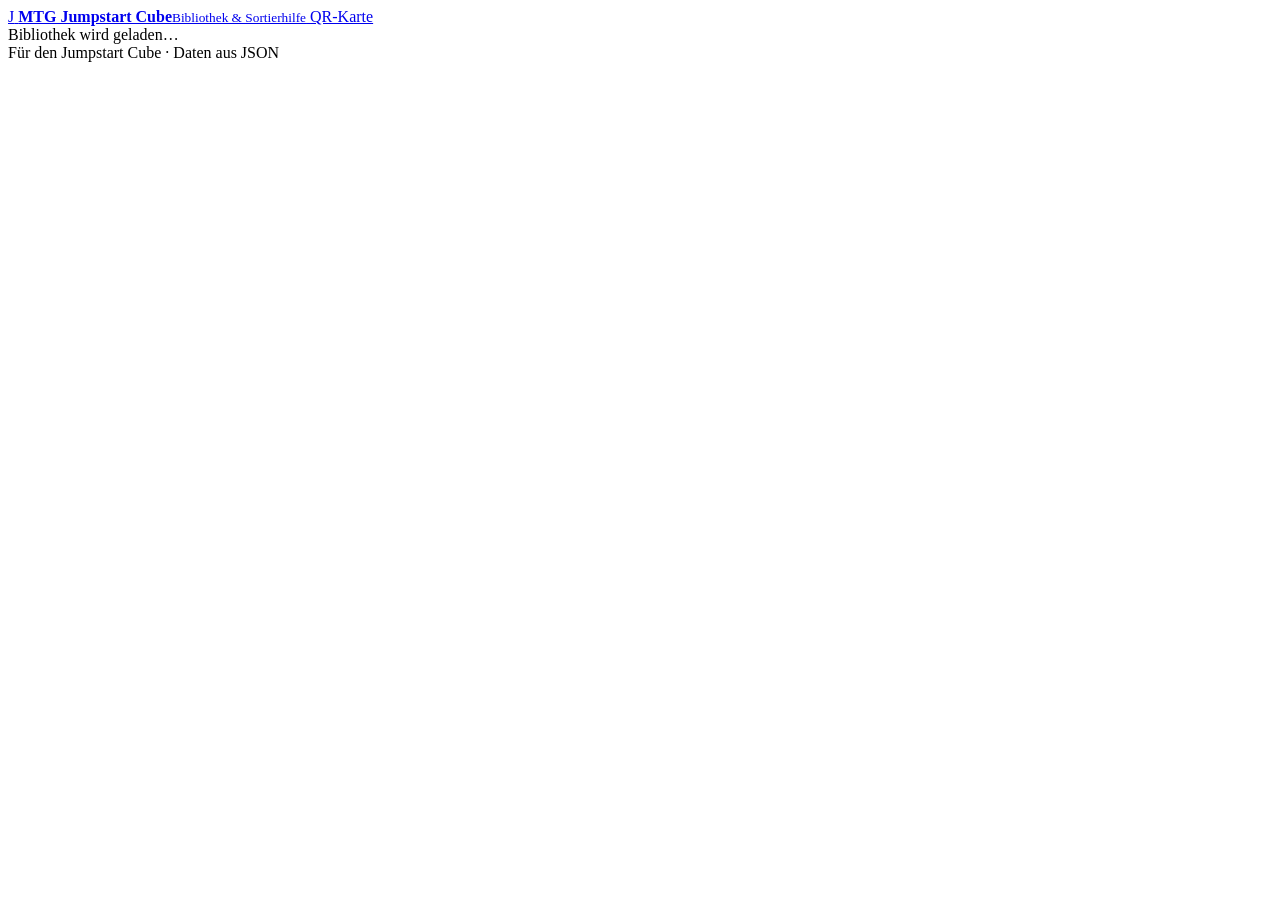
==== index.html @ 1f4cbdf7 "Add Jumpstart library page" ====
<!doctype html>
<html lang="de">
<head>
  <meta charset="utf-8">
  <meta name="viewport" content="width=device-width, initial-scale=1">
  <meta name="theme-color" content="#171717">
  <meta name="description" content="Mobile Bibliothek zum Sortieren eines MTG Jumpstart Cubes.">
  <title>MTG Jumpstart Cube</title>
  <link rel="stylesheet" href="styles.css">
</head>
<body>
  <header class="site-header">
    <div class="shell header-inner">
      <a class="brand" href="./" aria-label="Zur Jumpstart-Übersicht">
        <span class="brand-mark" aria-hidden="true">J</span>
        <span><strong>MTG Jumpstart Cube</strong><small>Bibliothek &amp; Sortierhilfe</small></span>
      </a>
      <a class="proxy-link" href="proxy.html">QR-Karte</a>
    </div>
  </header>
  <main id="app" class="shell" aria-live="polite"><div class="loading">Bibliothek wird geladen…</div></main>
  <footer class="site-footer"><div class="shell"><span>Für den Jumpstart Cube · Daten aus JSON</span></div></footer>
  <noscript>Diese Seite benötigt JavaScript, um die Deckdaten aus den JSON-Dateien zu laden.</noscript>
  <script src="app.js" defer></script>
</body>
</html>
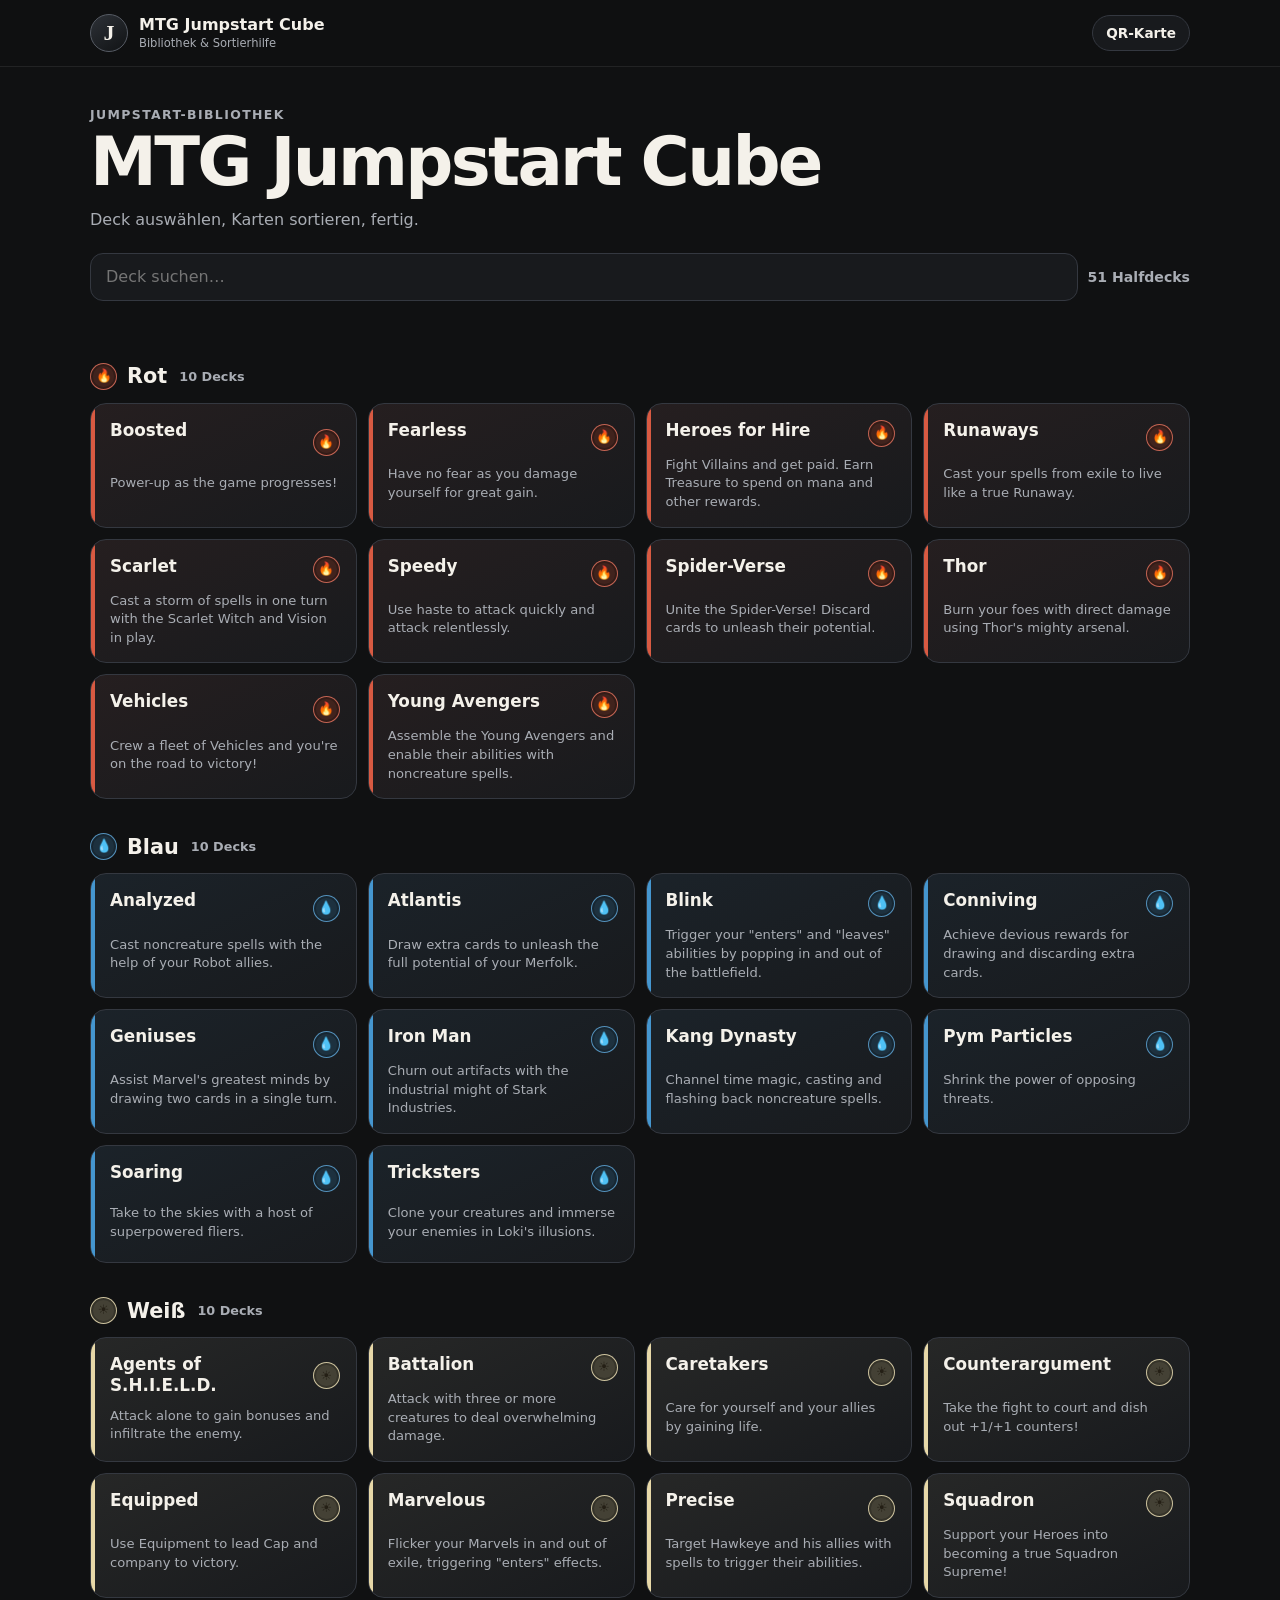
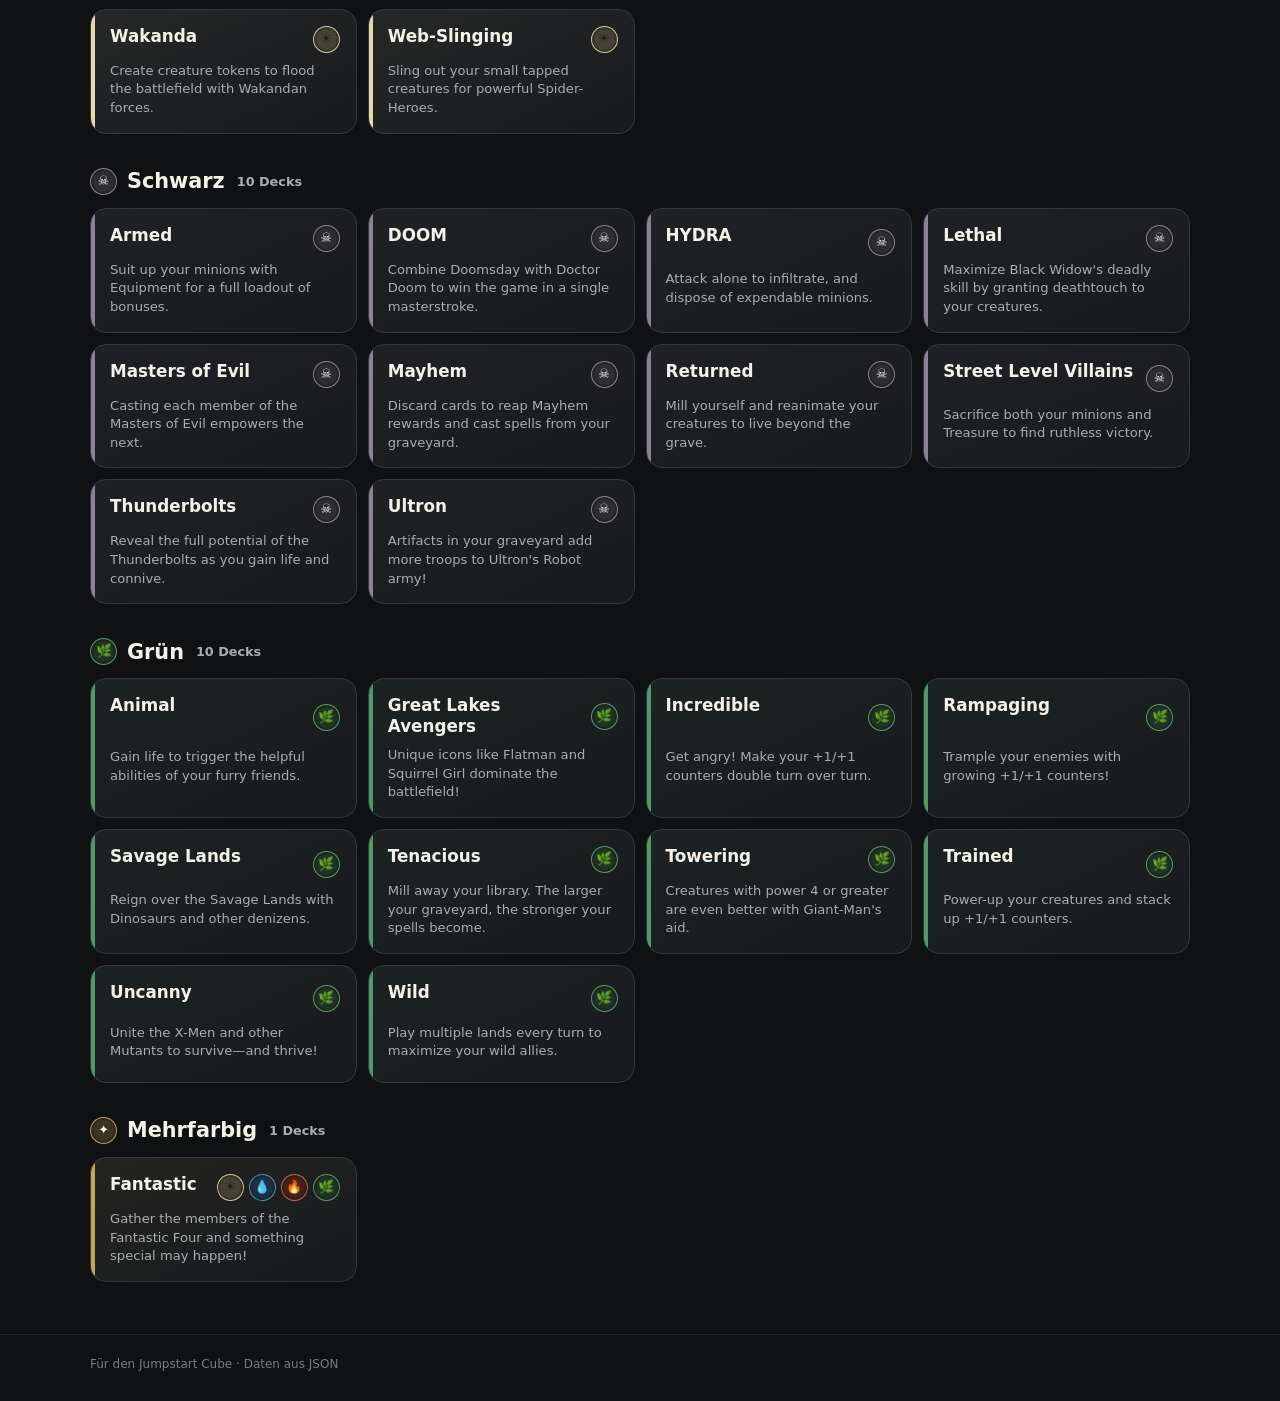
==== commit af70b365: "Load bundled Mana icon font" ====
--- a/index.html
+++ b/index.html
@@ -6,6 +6,7 @@
   <meta name="theme-color" content="#171717">
   <meta name="description" content="Mobile Bibliothek zum Sortieren eines MTG Jumpstart Cubes.">
   <title>MTG Jumpstart Cube</title>
+  <link rel="stylesheet" href="assets/mana/css/mana.css">
   <link rel="stylesheet" href="styles.css">
 </head>
 <body>
--- a/assets/mana/css/mana.css
+++ b/assets/mana/css/mana.css
@@ -0,0 +1,2211 @@
+@font-face {
+  font-family: "Mana";
+  src: url("../fonts/mana.eot?v=1.18.0");
+  src: url("../fonts/mana.eot?#iefix&v=1.18.0") format("embedded-opentype"), url("../fonts/mana.woff?v=1.18.0") format("woff"), url("../fonts/mana.ttf?v=1.18.0") format("truetype"), url("../fonts/mana.svg?v=1.18.0#mana") format("svg");
+  font-weight: normal;
+  font-style: normal;
+}
+@font-face {
+  font-family: "MPlantin";
+  src: url("../fonts/mplantin.eot?v=1.18.0");
+  src: url("../fonts/mplantin.eot?#iefix&v=1.18.0") format("embedded-opentype"), url("../fonts/mplantin.woff?v=1.18.0") format("woff"), url("../fonts/mplantin.ttf?v=1.18.0") format("truetype"), url("../fonts/mplantin.svg?v=1.18.0#mplantin") format("svg");
+  font-weight: normal;
+  font-style: normal;
+}
+.ms {
+  display: inline-block;
+  font: normal normal normal 14px Mana;
+  font-size: inherit;
+  line-height: 1em;
+  text-rendering: auto;
+  transform: translate(0, 0);
+  speak: none;
+  text-transform: none;
+  vertical-align: middle;
+  -webkit-font-smoothing: antialiased;
+  -moz-osx-font-smoothing: grayscale;
+  --ms-mana-b: #a7999e;
+  --ms-mana-c: #d0c6bb;
+  --ms-mana-g: #9fcba6;
+  --ms-mana-r: #f19b79;
+  --ms-mana-u: #bcdaf7;
+  --ms-mana-w: #fdfbce;
+}
+
+.ms-w::before {
+  content: "\e600";
+}
+.ms-w-original::before {
+  content: "\e997";
+}
+.ms-w-list::before {
+  content: "\e998";
+}
+.ms-u::before {
+  content: "\e601";
+}
+.ms-b::before {
+  content: "\e602";
+}
+.ms-r::before {
+  content: "\e603";
+}
+.ms-g::before {
+  content: "\e604";
+}
+.ms-0::before {
+  content: "\e605";
+}
+.ms-1::before {
+  content: "\e606";
+}
+.ms-2 {
+  margin-left: inherit !important;
+}
+.ms-2::before {
+  content: "\e607";
+}
+.ms-3::before {
+  content: "\e608";
+}
+.ms-4::before {
+  content: "\e609";
+}
+.ms-5::before {
+  content: "\e60a";
+}
+.ms-6::before {
+  content: "\e60b";
+}
+.ms-7::before {
+  content: "\e60c";
+}
+.ms-8::before {
+  content: "\e60d";
+}
+.ms-9::before {
+  content: "\e60e";
+}
+.ms-10::before {
+  content: "\e60f";
+}
+.ms-11::before {
+  content: "\e610";
+}
+.ms-12::before {
+  content: "\e611";
+}
+.ms-13::before {
+  content: "\e612";
+}
+.ms-14::before {
+  content: "\e613";
+}
+.ms-15::before {
+  content: "\e614";
+}
+.ms-16::before {
+  content: "\e62a";
+}
+.ms-17::before {
+  content: "\e62b";
+}
+.ms-18::before {
+  content: "\e62c";
+}
+.ms-19::before {
+  content: "\e62d";
+}
+.ms-20::before {
+  content: "\e62e";
+}
+.ms-x::before {
+  content: "\e615";
+}
+.ms-y::before {
+  content: "\e616";
+}
+.ms-z::before {
+  content: "\e617";
+}
+.ms-s::before {
+  content: "\e619";
+}
+.ms-s-mtga::before {
+  content: "\e996";
+}
+.ms-c::before {
+  content: "\e904";
+}
+.ms-e::before, .ms-energy::before {
+  content: "\e907";
+}
+.ms-acorn::before {
+  content: "\e929";
+}
+.ms-ticket::before, .ms-tk::before {
+  content: "\e9c4";
+}
+.ms-1-2::before {
+  content: "\e902";
+}
+.ms-infinity::before {
+  content: "\e903";
+}
+.ms-l::before {
+  content: "\ea2d";
+}
+.ms-d::before {
+  content: "\ea2e";
+}
+.ms-spree::before {
+  content: "\ea55";
+}
+.ms-h::before, .ms-watermark-phyrexian::before {
+  content: "\e618";
+}
+.ms-paw::before {
+  content: "\ea32";
+}
+.ms-p::before {
+  content: "\e618";
+}
+.ms-tap::before {
+  content: "\e61a";
+}
+.ms-untap::before {
+  content: "\e61b";
+}
+.ms-tap-alt::before, .ms-tap-3ed::before {
+  content: "\e61c";
+}
+.ms-tap-4ed::before {
+  content: "\ea31";
+}
+.ms-chaos::before {
+  content: "\e61d";
+}
+.ms-artifact::before {
+  content: "\e61e";
+}
+.ms-battle::before {
+  content: "\e9d1";
+}
+.ms-battle-siege::before {
+  content: "\e9d2";
+}
+.ms-commander::before {
+  content: "\e9c6";
+}
+.ms-conspiracy::before {
+  content: "\e972";
+}
+.ms-creature::before {
+  content: "\e61f";
+}
+.ms-enchantment::before {
+  content: "\e620";
+}
+.ms-dungeon::before {
+  content: "\e995";
+}
+.ms-instant::before {
+  content: "\e621";
+}
+.ms-land::before {
+  content: "\e622";
+}
+.ms-multicolor::before {
+  content: "\e985";
+}
+.ms-phenomenon::before {
+  content: "\e96e";
+}
+.ms-plane::before {
+  content: "\e96f";
+}
+.ms-planeswalker::before, .ms-watermark-planeswalker::before {
+  content: "\e623";
+}
+.ms-rarity::before {
+  content: "\e96c";
+}
+.ms-saga::before {
+  content: "\e92a";
+}
+.ms-scheme::before {
+  content: "\e970";
+}
+.ms-sorcery::before {
+  content: "\e624";
+}
+.ms-token::before {
+  content: "\e96d";
+}
+.ms-tribal::before, .ms-multiple::before {
+  content: "\e925";
+}
+.ms-vanguard::before {
+  content: "\e971";
+}
+.ms-hand::before {
+  content: "\e9ca";
+}
+.ms-library::before {
+  content: "\e9cb";
+}
+.ms-graveyard::before {
+  content: "\e9cc";
+}
+.ms-exile::before {
+  content: "\e9cd";
+}
+.ms-wu::before, .ms-wb::before, .ms-rw::after, .ms-gw::after, .ms-2w::after, .ms-cw::after {
+  content: "\e600";
+}
+.ms-ub::before, .ms-ur::before, .ms-wu::after, .ms-gu::after, .ms-2u::after, .ms-cu::after {
+  content: "\e601";
+}
+.ms-br::before, .ms-bg::before, .ms-wb::after, .ms-ub::after, .ms-2b::after, .ms-cb::after {
+  content: "\e602";
+}
+.ms-rw::before, .ms-rg::before, .ms-ur::after, .ms-br::after, .ms-2r::after, .ms-cr::after {
+  content: "\e603";
+}
+.ms-gw::before, .ms-gu::before, .ms-bg::after, .ms-rg::after, .ms-2g::after, .ms-cg::after {
+  content: "\e604";
+}
+.ms-2w::before, .ms-2u::before, .ms-2b::before, .ms-2r::before, .ms-2g::before {
+  content: "\e607";
+}
+.ms-cw::before, .ms-cu::before, .ms-cb::before, .ms-cr::before, .ms-cg::before {
+  content: "\e904";
+}
+.ms-wp::before, .ms-up::before, .ms-bp::before, .ms-rp::before, .ms-gp::before, .ms-wup::before, .ms-wup::after, .ms-wbp::before, .ms-wbp::after, .ms-ubp::before, .ms-ubp::after, .ms-urp::before, .ms-urp::after, .ms-brp::before, .ms-brp::after, .ms-bgp::before, .ms-bgp::after, .ms-rwp::before, .ms-rwp::after, .ms-rgp::before, .ms-rgp::after, .ms-gwp::before, .ms-gwp::after, .ms-gup::before, .ms-gup::after {
+  content: "\e618";
+}
+.ms-100::before {
+  content: "\e900";
+}
+.ms-1000000::before {
+  content: "\e901";
+}
+.ms-loyalty-up::before {
+  content: "\e627";
+}
+.ms-loyalty-down::before {
+  content: "\e625";
+}
+.ms-loyalty-zero::before {
+  content: "\e626";
+}
+.ms-loyalty-start::before {
+  content: "\e628";
+}
+.ms-defense::before {
+  content: "\e9d7";
+}
+.ms-defense-border::before {
+  content: "\e9d8";
+}
+.ms-level::before {
+  content: "\e9c7";
+}
+.ms-level::after {
+  content: "\e9c8";
+}
+.ms-dfc-back::before {
+  content: "\e9d4";
+}
+.ms-dfc-day::before {
+  content: "\e906";
+}
+.ms-dfc-emrakul::before {
+  content: "\e90a";
+}
+.ms-dfc-enchantment::before {
+  content: "\e920";
+}
+.ms-dfc-facedown::before {
+  content: "\e9d6";
+}
+.ms-dfc-front::before {
+  content: "\e9d3";
+}
+.ms-dfc-ignite::before {
+  content: "\e908";
+}
+.ms-dfc-land::before {
+  content: "\e9c5";
+}
+.ms-dfc-lesson::before {
+  content: "\e98f";
+}
+.ms-dfc-meld::before {
+  content: "\e9d5";
+}
+.ms-dfc-modal-back::before {
+  content: "\e984";
+}
+.ms-dfc-modal-face::before {
+  content: "\e983";
+}
+.ms-dfc-moon::before {
+  content: "\e90b";
+}
+.ms-dfc-night::before {
+  content: "\e905";
+}
+.ms-dfc-saga::before {
+  content: "\e9cf";
+}
+.ms-dfc-saga-creature::before {
+  content: "\e9d0";
+}
+.ms-dfc-spark::before {
+  content: "\e909";
+}
+.ms-flashback::before {
+  content: "\e629";
+}
+.ms-power::before {
+  content: "\e921";
+}
+.ms-power-mtga::before {
+  content: "\ea2f";
+}
+.ms-toughness::before {
+  content: "\e922";
+}
+.ms-toughness-mtga::before {
+  content: "\ea30";
+}
+.ms-artist-brush::before {
+  content: "\e923";
+}
+.ms-artist-nib::before {
+  content: "\e924";
+}
+.ms-guild-azorius::before, .ms-watermark-azorius::before {
+  content: "\e90c";
+}
+.ms-guild-boros::before, .ms-watermark-boros::before {
+  content: "\e90d";
+}
+.ms-guild-dimir::before, .ms-watermark-dimir::before {
+  content: "\e90e";
+}
+.ms-guild-golgari::before, .ms-watermark-golgari::before {
+  content: "\e90f";
+}
+.ms-guild-gruul::before, .ms-watermark-gruul::before {
+  content: "\e910";
+}
+.ms-guild-izzet::before, .ms-watermark-izzet::before {
+  content: "\e911";
+}
+.ms-guild-orzhov::before, .ms-watermark-orzhov::before {
+  content: "\e912";
+}
+.ms-guild-rakdos::before, .ms-watermark-rakdos::before {
+  content: "\e913";
+}
+.ms-guild-selesnya::before, .ms-watermark-selesnya::before {
+  content: "\e914";
+}
+.ms-guild-simic::before, .ms-watermark-simic::before {
+  content: "\e915";
+}
+.ms-clan-abzan::before, .ms-watermark-abzan::before {
+  content: "\e916";
+}
+.ms-clan-jeskai::before, .ms-watermark-jeskai::before {
+  content: "\e917";
+}
+.ms-clan-mardu::before, .ms-watermark-mardu::before {
+  content: "\e918";
+}
+.ms-clan-sultai::before, .ms-watermark-sultai::before {
+  content: "\e919";
+}
+.ms-clan-temur::before, .ms-watermark-temur::before {
+  content: "\e91a";
+}
+.ms-clan-atarka::before, .ms-watermark-atarka::before {
+  content: "\e91b";
+}
+.ms-clan-dromoka::before, .ms-watermark-dromoka::before {
+  content: "\e91c";
+}
+.ms-clan-kolaghan::before, .ms-watermark-kolaghan::before {
+  content: "\e91d";
+}
+.ms-clan-ojutai::before, .ms-watermark-ojutai::before {
+  content: "\e91e";
+}
+.ms-clan-silumgar::before, .ms-watermark-silumgar::before {
+  content: "\e91f";
+}
+.ms-party-cleric::before {
+  content: "\ea59";
+}
+.ms-party-rogue::before {
+  content: "\ea58";
+}
+.ms-party-warrior::before {
+  content: "\ea57";
+}
+.ms-party-wizard::before {
+  content: "\ea56";
+}
+.ms-polis-setessa::before {
+  content: "\e926";
+}
+.ms-polis-akros::before {
+  content: "\e927";
+}
+.ms-polis-meletis::before {
+  content: "\e928";
+}
+.ms-school-lorehold::before, .ms-watermark-lorehold::before {
+  content: "\e99a";
+}
+.ms-school-prismari::before, .ms-watermark-prismari::before {
+  content: "\e99c";
+}
+.ms-school-quandrix::before, .ms-watermark-quandrix::before {
+  content: "\e99e";
+}
+.ms-school-silverquill::before, .ms-watermark-silverquill::before {
+  content: "\e9a0";
+}
+.ms-school-witherbloom::before, .ms-watermark-witherbloom::before {
+  content: "\e9a2";
+}
+.ms-counter-arrow::before {
+  content: "\e92b";
+}
+.ms-counter-brick::before {
+  content: "\e92c";
+}
+.ms-counter-brick-print::before {
+  content: "\ea52";
+}
+.ms-counter-charge::before {
+  content: "\e92d";
+}
+.ms-counter-charge-print::before {
+  content: "\ea53";
+}
+.ms-counter-damage::before {
+  content: "\e9dd";
+}
+.ms-counter-deathtouch::before {
+  content: "\ea51";
+}
+.ms-counter-devotion::before {
+  content: "\e92e";
+}
+.ms-counter-doom::before {
+  content: "\e92f";
+}
+.ms-counter-echo::before {
+  content: "\e930";
+}
+.ms-counter-finality::before, .ms-ability-finality::before {
+  content: "\ea54";
+}
+.ms-counter-flame::before {
+  content: "\e931";
+}
+.ms-counter-flood::before {
+  content: "\e932";
+}
+.ms-counter-fungus::before {
+  content: "\e933";
+}
+.ms-counter-gold::before {
+  content: "\e934";
+}
+.ms-counter-ki::before {
+  content: "\e935";
+}
+.ms-counter-lore::before {
+  content: "\e936";
+}
+.ms-counter-loyalty::before {
+  content: "\e937";
+}
+.ms-counter-mining::before {
+  content: "\e938";
+}
+.ms-counter-minus::before {
+  content: "\e939";
+}
+.ms-counter-minus-uneven::before {
+  content: "\e943";
+}
+.ms-counter-muster::before {
+  content: "\e93a";
+}
+.ms-counter-paw::before {
+  content: "\e93b";
+}
+.ms-counter-pin::before {
+  content: "\e93c";
+}
+.ms-counter-plus::before {
+  content: "\e93d";
+}
+.ms-counter-plus-uneven::before {
+  content: "\e944";
+}
+.ms-counter-rad::before {
+  content: "\ea50";
+}
+.ms-counter-scream::before {
+  content: "\e93e";
+}
+.ms-counter-skeleton::before {
+  content: "\e93f";
+}
+.ms-counter-skull::before {
+  content: "\e940";
+}
+.ms-counter-slime::before {
+  content: "\e941";
+}
+.ms-counter-time::before {
+  content: "\e942";
+}
+.ms-counter-verse::before {
+  content: "\e945";
+}
+.ms-counter-void::before {
+  content: "\e9ec";
+}
+.ms-counter-vortex::before {
+  content: "\e946";
+}
+.ms-counter-shield::before {
+  content: "\e9c3";
+}
+.ms-counter-stun::before {
+  content: "\e9c2";
+}
+.ms-ability-activated::before, .ms-ability-crew::before, .ms-ability-cycling::before {
+  content: "\e947";
+}
+.ms-ability-adamant::before {
+  content: "\e974";
+}
+.ms-ability-adapt::before {
+  content: "\e975";
+}
+.ms-ability-addendum::before {
+  content: "\e976";
+}
+.ms-ability-adventure::before {
+  content: "\e948";
+}
+.ms-ability-afflict::before {
+  content: "\e977";
+}
+.ms-ability-afterlife::before {
+  content: "\e978";
+}
+.ms-ability-aftermath::before {
+  content: "\e979";
+}
+.ms-ability-alliance::before {
+  content: "\e9b5";
+}
+.ms-ability-amass-orcs::before {
+  content: "\e9e0";
+}
+.ms-ability-amass-zombies::before, .ms-ability-amass::before {
+  content: "\e97a";
+}
+.ms-ability-ascend::before {
+  content: "\e94a";
+}
+.ms-ability-backup::before {
+  content: "\e9d9";
+}
+.ms-ability-bargain::before {
+  content: "\e9e2";
+}
+.ms-ability-blitz::before {
+  content: "\e9b4";
+}
+.ms-ability-boast::before {
+  content: "\e991";
+}
+.ms-ability-case-solved::before {
+  content: "\ea39";
+}
+.ms-ability-case-solved-print::before {
+  content: "\ea3a";
+}
+.ms-ability-casualty::before {
+  content: "\e9b7";
+}
+.ms-ability-celebration::before {
+  content: "\e9e3";
+}
+.ms-ability-changeling::before {
+  content: "\e9a6";
+}
+.ms-ability-channel::before {
+  content: "\e9b1";
+}
+.ms-ability-cleave::before {
+  content: "\e9ad";
+}
+.ms-ability-cloak::before {
+  content: "\ea35";
+}
+.ms-ability-collect-evidence::before {
+  content: "\ea36";
+}
+.ms-ability-combat-condition::before {
+  content: "\e9ce";
+}
+.ms-ability-companion::before {
+  content: "\e97b";
+}
+.ms-ability-constellation::before {
+  content: "\e97c";
+}
+.ms-ability-convoke-original::before {
+  content: "\e949";
+}
+.ms-ability-convoke::before {
+  content: "\e9da";
+}
+.ms-ability-corrupted::before {
+  content: "\e9c0";
+}
+.ms-ability-craft::before {
+  content: "\ea3f";
+}
+.ms-ability-crime::before {
+  content: "\ea45";
+}
+.ms-ability-coven::before {
+  content: "\e9aa";
+}
+.ms-ability-d20::before {
+  content: "\e999";
+}
+.ms-ability-day-night::before {
+  content: "\e9a8";
+}
+.ms-ability-daybound-nightbound::before {
+  content: "\e9a9";
+}
+.ms-ability-deathtouch::before {
+  content: "\e94b";
+}
+.ms-ability-decayed::before {
+  content: "\e9ac";
+}
+.ms-ability-defender::before {
+  content: "\e94c";
+}
+.ms-ability-delve::before {
+  content: "\ea3b";
+}
+.ms-ability-descend::before {
+  content: "\ea41";
+}
+.ms-ability-devotion::before {
+  content: "\e97d";
+}
+.ms-ability-discover::before {
+  content: "\ea40";
+}
+.ms-ability-disguise::before {
+  content: "\ea34";
+}
+.ms-ability-disturb::before {
+  content: "\e9ae";
+}
+.ms-ability-domain::before {
+  content: "\e9a7";
+}
+.ms-ability-double-strike::before {
+  content: "\e94d";
+}
+.ms-ability-dungeon::before {
+  content: "\e995";
+}
+.ms-ability-eerie::before {
+  content: "\ea4d";
+}
+.ms-ability-embalm::before {
+  content: "\e97e";
+}
+.ms-ability-enlist::before {
+  content: "\e9ba";
+}
+.ms-ability-enrage::before {
+  content: "\e9dc";
+}
+.ms-ability-enrage-original::before {
+  content: "\e94e";
+}
+.ms-ability-escape::before {
+  content: "\e969";
+}
+.ms-ability-eternalize::before {
+  content: "\e97f";
+}
+.ms-ability-exalted::before {
+  content: "\ea33";
+}
+.ms-ability-expend::before {
+  content: "\ea4a";
+}
+.ms-ability-exploit::before {
+  content: "\e9af";
+}
+.ms-ability-explore::before {
+  content: "\e94f";
+}
+.ms-ability-fabricate::before {
+  content: "\e9a5";
+}
+.ms-ability-ferocious::before {
+  content: "\ea3c";
+}
+.ms-ability-first-strike::before {
+  content: "\e950";
+}
+.ms-ability-flash::before {
+  content: "\e951";
+}
+.ms-ability-flying::before {
+  content: "\e952";
+}
+.ms-ability-for-mirrodin::before {
+  content: "\e9c1";
+}
+.ms-ability-forage::before {
+  content: "\ea49";
+}
+.ms-ability-foretell::before, .ms-watermark-foretell::before {
+  content: "\e990";
+}
+.ms-ability-gift::before {
+  content: "\ea46";
+}
+.ms-ability-goad::before, .ms-counter-goad::before {
+  content: "\e9c9";
+}
+.ms-ability-haste::before {
+  content: "\e953";
+}
+.ms-ability-hexproof::before {
+  content: "\e954";
+}
+.ms-ability-hexproof-black::before {
+  content: "\e955";
+}
+.ms-ability-hexproof-blue::before {
+  content: "\e956";
+}
+.ms-ability-hexproof-green::before {
+  content: "\e957";
+}
+.ms-ability-hexproof-red::before {
+  content: "\e958";
+}
+.ms-ability-hexproof-white::before {
+  content: "\e959";
+}
+.ms-ability-hideaway::before {
+  content: "\e9b8";
+}
+.ms-ability-impending::before {
+  content: "\ea4c";
+}
+.ms-ability-improvise::before {
+  content: "\e9de";
+}
+.ms-ability-incubate::before {
+  content: "\e9db";
+}
+.ms-ability-indestructible::before {
+  content: "\e95a";
+}
+.ms-ability-investigate::before {
+  content: "\e9ab";
+}
+.ms-ability-jumpstart::before {
+  content: "\e95b";
+}
+.ms-ability-kicker::before {
+  content: "\e989";
+}
+.ms-ability-landfall::before {
+  content: "\e988";
+}
+.ms-ability-learn::before {
+  content: "\e994";
+}
+.ms-ability-lifelink::before {
+  content: "\ea4b";
+}
+.ms-ability-lifelink-original::before {
+  content: "\e95c";
+}
+.ms-ability-magecraft::before {
+  content: "\e993";
+}
+.ms-ability-manifest-dread::before {
+  content: "\ea4f";
+}
+.ms-ability-meld::before {
+  content: "\e9bd";
+}
+.ms-ability-menace::before {
+  content: "\e95d";
+}
+.ms-ability-mentor::before {
+  content: "\e95e";
+}
+.ms-ability-morph::before {
+  content: "\ea3e";
+}
+.ms-ability-mutate::before {
+  content: "\e980";
+}
+.ms-ability-ninjutsu::before {
+  content: "\e9b2";
+}
+.ms-ability-obscura::before {
+  content: "\e9b6";
+}
+.ms-ability-offspring::before {
+  content: "\ea47";
+}
+.ms-ability-outlast::before {
+  content: "\ea3d";
+}
+.ms-ability-party::before {
+  content: "\e987";
+}
+.ms-ability-phyrexian::before {
+  content: "\e618";
+}
+.ms-ability-plot::before {
+  content: "\ea42";
+}
+.ms-ability-proliferate::before {
+  content: "\e981";
+}
+.ms-ability-prototype::before {
+  content: "\e9be";
+}
+.ms-ability-prowess::before {
+  content: "\e982";
+}
+.ms-ability-raid::before {
+  content: "\e95f";
+}
+.ms-ability-reach::before {
+  content: "\e960";
+}
+.ms-ability-read-ahead::before {
+  content: "\e9b9";
+}
+.ms-ability-reconfigure::before {
+  content: "\e9b3";
+}
+.ms-ability-revolt::before {
+  content: "\e961";
+}
+.ms-ability-ring-bearer::before {
+  content: "\e9df";
+}
+.ms-ability-riot::before {
+  content: "\e973";
+}
+.ms-ability-role-cursed::before {
+  content: "\e9e6";
+}
+.ms-ability-role-monster::before {
+  content: "\e9e7";
+}
+.ms-ability-role-royal::before {
+  content: "\e9e8";
+}
+.ms-ability-role-sorceror::before {
+  content: "\e9e9";
+}
+.ms-ability-role-wicked::before {
+  content: "\e9ea";
+}
+.ms-ability-role-young-hero::before {
+  content: "\e9eb";
+}
+.ms-ability-saddle::before {
+  content: "\ea43";
+}
+.ms-ability-specialize::before {
+  content: "\e9bb";
+}
+.ms-ability-spectacle::before {
+  content: "\e96b";
+}
+.ms-ability-spree::before {
+  content: "\ea44";
+}
+.ms-ability-static::before, .ms-ability-enchant::before {
+  content: "\e962";
+}
+.ms-ability-summoning-sickness::before {
+  content: "\e96a";
+}
+.ms-ability-surveil::before {
+  content: "\ea38";
+}
+.ms-ability-surveil-original::before {
+  content: "\e963";
+}
+.ms-ability-survival::before {
+  content: "\ea4e";
+}
+.ms-ability-suspect::before {
+  content: "\ea37";
+}
+.ms-ability-the-ring-tempts-you::before {
+  content: "\e9e1";
+}
+.ms-ability-toxic::before {
+  content: "\e9bf";
+}
+.ms-ability-training::before {
+  content: "\e9b0";
+}
+.ms-ability-trample::before {
+  content: "\e964";
+}
+.ms-ability-transform::before {
+  content: "\e965";
+}
+.ms-ability-triggered::before {
+  content: "\e966";
+}
+.ms-ability-undergrowth::before {
+  content: "\e967";
+}
+.ms-ability-unearth::before {
+  content: "\e9bc";
+}
+.ms-ability-valiant::before {
+  content: "\ea48";
+}
+.ms-ability-vigilance::before {
+  content: "\e968";
+}
+.ms-ability-ward::before {
+  content: "\e992";
+}
+.ms-ability-haktos-the-unscarred::before {
+  content: "\e9e4";
+}
+.ms-ability-robber-of-the-rich::before {
+  content: "\e9e5";
+}
+.ms-ability-duels-annihilator::before, .ms-ability-annihilator::before {
+  content: "\ea5a";
+}
+.ms-ability-duels-battle-cry::before, .ms-ability-battle-cry::before {
+  content: "\ea5b";
+}
+.ms-ability-duels-unblockable::before, .ms-ability-unblockable::before {
+  content: "\ea5c";
+}
+.ms-ability-duels-cannot-block::before, .ms-ability-cannot-block::before {
+  content: "\ea5d";
+}
+.ms-ability-duels-cannot-untap::before, .ms-ability-cannot-untap::before {
+  content: "\ea5e";
+}
+.ms-ability-duels-cohort::before, .ms-ability-cohort::before {
+  content: "\ea5f";
+}
+.ms-ability-duels-copy::before, .ms-ability-copy::before {
+  content: "\ea60";
+}
+.ms-ability-duels-deathtouch::before {
+  content: "\ea61";
+}
+.ms-ability-duels-defender::before {
+  content: "\ea62";
+}
+.ms-ability-duels-delirium::before, .ms-ability-delirium::before {
+  content: "\ea63";
+}
+.ms-ability-duels-detain::before, .ms-ability-detain::before {
+  content: "\ea64";
+}
+.ms-ability-duels-double-strike::before {
+  content: "\ea65";
+}
+.ms-ability-duels-dfc::before, .ms-ability-dfc::before {
+  content: "\ea66";
+}
+.ms-ability-duels-evolve::before, .ms-ability-evolve::before {
+  content: "\ea67";
+}
+.ms-ability-duels-exalted::before {
+  content: "\ea68";
+}
+.ms-ability-duels-exile::before, .ms-ability-exile::before {
+  content: "\ea69";
+}
+.ms-ability-duels-fading::before, .ms-ability-fading::before {
+  content: "\ea6a";
+}
+.ms-ability-duels-fear::before, .ms-ability-fear::before {
+  content: "\ea6b";
+}
+.ms-ability-duels-first-strike::before {
+  content: "\ea6c";
+}
+.ms-ability-duels-flying::before {
+  content: "\ea6d";
+}
+.ms-ability-duels-forestwalk::before, .ms-ability-forestwalk::before {
+  content: "\ea6e";
+}
+.ms-ability-duels-haste::before {
+  content: "\ea6f";
+}
+.ms-ability-duels-haunt::before, .ms-ability-haunt::before {
+  content: "\ea70";
+}
+.ms-ability-duels-hexproof::before {
+  content: "\ea71";
+}
+.ms-ability-duels-indestructible::before {
+  content: "\ea72";
+}
+.ms-ability-duels-infect::before, .ms-ability-infect::before {
+  content: "\ea73";
+}
+.ms-ability-duels-ingest::before, .ms-ability-ingest::before {
+  content: "\ea74";
+}
+.ms-ability-duels-intimidate::before, .ms-ability-intimidate::before {
+  content: "\ea75";
+}
+.ms-ability-duels-islandwalk::before, .ms-ability-islandwalk::before {
+  content: "\ea76";
+}
+.ms-ability-duels-legendary::before, .ms-ability-legendary::before {
+  content: "\ea77";
+}
+.ms-ability-duels-lifelink::before {
+  content: "\ea78";
+}
+.ms-ability-duels-menace::before {
+  content: "\ea79";
+}
+.ms-ability-duels-monstrous::before, .ms-ability-monstrous::before {
+  content: "\ea7a";
+}
+.ms-ability-duels-mountainwalk::before, .ms-ability-mountainwalk::before {
+  content: "\ea7b";
+}
+.ms-ability-duels-must-attack::before, .ms-ability-must-attack::before {
+  content: "\ea7c";
+}
+.ms-ability-duels-plainswalk::before, .ms-ability-plainswalk::before {
+  content: "\ea7d";
+}
+.ms-ability-duels-prevent-damage::before, .ms-ability-prevent-damage::before {
+  content: "\ea7e";
+}
+.ms-ability-duels-protection-black::before, .ms-ability-protection-black::before {
+  content: "\ea7f";
+}
+.ms-ability-duels-protection-blue::before, .ms-ability-protection-blue::before {
+  content: "\ea80";
+}
+.ms-ability-duels-protection-green::before, .ms-ability-protection-green::before {
+  content: "\ea81";
+}
+.ms-ability-duels-protection-red::before, .ms-ability-protection-red::before {
+  content: "\ea82";
+}
+.ms-ability-duels-protection-white::before, .ms-ability-protection-white::before {
+  content: "\ea83";
+}
+.ms-ability-duels-protection::before, .ms-ability-protection::before {
+  content: "\ea84";
+}
+.ms-ability-duels-rally::before, .ms-ability-rally::before {
+  content: "\ea85";
+}
+.ms-ability-duels-regenerate::before, .ms-ability-regenerate::before {
+  content: "\ea86";
+}
+.ms-ability-duels-renowned::before, .ms-ability-renowned::before {
+  content: "\ea87";
+}
+.ms-ability-duels-shroud::before, .ms-ability-shroud::before {
+  content: "\ea88";
+}
+.ms-ability-duels-skulk::before, .ms-ability-skulk::before {
+  content: "\ea89";
+}
+.ms-ability-duels-soulshift::before, .ms-ability-soulshift::before {
+  content: "\ea8a";
+}
+.ms-ability-duels-swampwalk::before, .ms-ability-swampwalk::before {
+  content: "\ea8b";
+}
+.ms-ability-duels-temporary-control::before, .ms-ability-temporary-control::before {
+  content: "\ea8c";
+}
+.ms-ability-duels-totem-armor::before, .ms-ability-totem-armor::before {
+  content: "\ea8d";
+}
+.ms-ability-duels-trample::before {
+  content: "\ea8e";
+}
+.ms-ability-duels-undying::before, .ms-ability-undying::before {
+  content: "\ea8f";
+}
+.ms-ability-duels-vigilance::before {
+  content: "\ea90";
+}
+.ms-watermark-agentsofsneak::before {
+  content: "\ea08";
+}
+.ms-watermark-arena::before {
+  content: "\ea1e";
+}
+.ms-watermark-brokers::before {
+  content: "\ea0d";
+}
+.ms-watermark-cabaretti::before {
+  content: "\ea0e";
+}
+.ms-watermark-colorpie::before {
+  content: "\e9f0";
+}
+.ms-watermark-conspiracy::before {
+  content: "\ea12";
+}
+.ms-watermark-corocoro::before {
+  content: "\ea15";
+}
+.ms-watermark-crossbreedlabs::before {
+  content: "\ea09";
+}
+.ms-watermark-cutiemark-apples::before {
+  content: "\ea27";
+}
+.ms-watermark-cutiemark-balloons::before {
+  content: "\ea28";
+}
+.ms-watermark-cutiemark-butterflies::before {
+  content: "\ea29";
+}
+.ms-watermark-cutiemark-gems::before {
+  content: "\ea04";
+}
+.ms-watermark-cutiemark-rainbow::before {
+  content: "\ea2a";
+}
+.ms-watermark-cutiemark-sparkle::before {
+  content: "\ea05";
+}
+.ms-watermark-cutiemark-waningmoon::before {
+  content: "\ea06";
+}
+.ms-watermark-cutiemark-waxingmoon::before {
+  content: "\ea07";
+}
+.ms-watermark-dci::before {
+  content: "\ea1d";
+}
+.ms-watermark-dengekimaoh::before {
+  content: "\ea14";
+}
+.ms-watermark-desparked::before {
+  content: "\e9f1";
+}
+.ms-watermark-dnd::before {
+  content: "\ea17";
+}
+.ms-watermark-flavor-aestheticconsultation::before {
+  content: "\e9f2";
+}
+.ms-watermark-flavor-farewelltoarms::before {
+  content: "\e9f3";
+}
+.ms-watermark-flavor-monkeymonkeymonkey::before {
+  content: "\e9f4";
+}
+.ms-watermark-flavor-moxlotus::before {
+  content: "\e9f5";
+}
+.ms-watermark-flavor-myfirsttome::before {
+  content: "\e9f6";
+}
+.ms-watermark-flavor-shoetree::before {
+  content: "\e9f7";
+}
+.ms-watermark-flavor-whenfluffybunniesattack::before {
+  content: "\e9f8";
+}
+.ms-watermark-flavor-manascrew::before {
+  content: "\ea2c";
+}
+.ms-watermark-fnm::before {
+  content: "\ea16";
+}
+.ms-watermark-goblinexplosioneers::before {
+  content: "\ea0a";
+}
+.ms-watermark-grandprix::before {
+  content: "\ea1f";
+}
+.ms-watermark-grandprix2::before {
+  content: "\ea20";
+}
+.ms-watermark-herospath::before {
+  content: "\ea02";
+}
+.ms-watermark-herospath-1::before {
+  content: "\e9f9";
+}
+.ms-watermark-herospath-2::before {
+  content: "\e9fa";
+}
+.ms-watermark-herospath-3::before {
+  content: "\e9fb";
+}
+.ms-watermark-herospath-4::before {
+  content: "\e9fc";
+}
+.ms-watermark-herospath-5::before {
+  content: "\e9fd";
+}
+.ms-watermark-herospath-6::before {
+  content: "\e9fe";
+}
+.ms-watermark-herospath-7::before {
+  content: "\e9ff";
+}
+.ms-watermark-herospath-8::before {
+  content: "\ea00";
+}
+.ms-watermark-herospath-9::before {
+  content: "\ea01";
+}
+.ms-watermark-japanjunior::before {
+  content: "\ea24";
+}
+.ms-watermark-judgeacademy::before {
+  content: "\ea13";
+}
+.ms-watermark-junior::before {
+  content: "\ea23";
+}
+.ms-watermark-juniorapac::before {
+  content: "\ea21";
+}
+.ms-watermark-junioreurope::before {
+  content: "\ea22";
+}
+.ms-watermark-leagueofdastardlydoom::before {
+  content: "\ea0b";
+}
+.ms-watermark-maestros::before {
+  content: "\ea0f";
+}
+.ms-watermark-mirran::before {
+  content: "\ea03";
+}
+.ms-watermark-mps::before {
+  content: "\ea1a";
+}
+.ms-watermark-mtg::before {
+  content: "\e9ed";
+}
+.ms-watermark-mtg10::before {
+  content: "\e9ee";
+}
+.ms-watermark-mtg15::before {
+  content: "\e9ef";
+}
+.ms-watermark-nerf::before {
+  content: "\ea19";
+}
+.ms-watermark-obscura::before {
+  content: "\ea10";
+}
+.ms-watermark-orderofthewidget::before {
+  content: "\ea0c";
+}
+.ms-watermark-protour::before {
+  content: "\ea26";
+}
+.ms-watermark-riveteers::before {
+  content: "\ea11";
+}
+.ms-watermark-scholarship::before {
+  content: "\ea25";
+}
+.ms-watermark-transformers::before {
+  content: "\ea18";
+}
+.ms-watermark-trumpkatsumai::before {
+  content: "\ea2b";
+}
+.ms-watermark-wotc::before {
+  content: "\ea1b";
+}
+.ms-watermark-wpn::before {
+  content: "\ea1c";
+}
+
+.ms-cost {
+  background-color: #beb9b2;
+  border-radius: 1em;
+  color: #111;
+  font-size: 0.95em;
+  width: 1.3em;
+  height: 1.3em;
+  line-height: 1.35em;
+  text-align: center;
+}
+.ms-cost.ms-w, .ms-cost.ms-wp {
+  background-color: #f0f2c0;
+}
+.ms-cost.ms-u, .ms-cost.ms-up {
+  background-color: #b5cde3;
+}
+.ms-cost.ms-b, .ms-cost.ms-bp {
+  background-color: #aca29a;
+}
+.ms-cost.ms-r, .ms-cost.ms-rp {
+  background-color: #db8664;
+}
+.ms-cost.ms-g, .ms-cost.ms-gp {
+  background-color: #93b483;
+}
+.ms-cost.ms-wu, .ms-cost.ms-wb, .ms-cost.ms-ub, .ms-cost.ms-ur, .ms-cost.ms-br, .ms-cost.ms-bg, .ms-cost.ms-rw, .ms-cost.ms-rg, .ms-cost.ms-gw, .ms-cost.ms-gu, .ms-cost.ms-2w, .ms-cost.ms-2u, .ms-cost.ms-2b, .ms-cost.ms-2r, .ms-cost.ms-2g, .ms-cost.ms-cw, .ms-cost.ms-cu, .ms-cost.ms-cb, .ms-cost.ms-cr, .ms-cost.ms-cg, .ms-cost.ms-wup, .ms-cost.ms-wbp, .ms-cost.ms-ubp, .ms-cost.ms-urp, .ms-cost.ms-brp, .ms-cost.ms-bgp, .ms-cost.ms-rwp, .ms-cost.ms-rgp, .ms-cost.ms-gwp, .ms-cost.ms-gup {
+  --ms-split-top: var(--ms-mana-c);
+  --ms-split-bottom: var(--ms-mana-u);
+  background: var(--ms-split-top);
+  background: -moz-linear-gradient(135deg, var(--ms-split-top) 0%, var(--ms-split-top) 50%, var(--ms-split-bottom) 50%, var(--ms-split-bottom) 100%);
+  background: -webkit-linear-gradient(135deg, var(--ms-split-top) 0%, var(--ms-split-top) 50%, var(--ms-split-bottom) 50%, var(--ms-split-bottom) 100%);
+  background: linear-gradient(135deg, var(--ms-split-top) 0%, var(--ms-split-top) 50%, var(--ms-split-bottom) 50%, var(--ms-split-bottom) 100%);
+  position: relative;
+  width: 1.3em;
+  height: 1.3em;
+}
+.ms-cost.ms-wu::before, .ms-cost.ms-wu::after, .ms-cost.ms-wb::before, .ms-cost.ms-wb::after, .ms-cost.ms-ub::before, .ms-cost.ms-ub::after, .ms-cost.ms-ur::before, .ms-cost.ms-ur::after, .ms-cost.ms-br::before, .ms-cost.ms-br::after, .ms-cost.ms-bg::before, .ms-cost.ms-bg::after, .ms-cost.ms-rw::before, .ms-cost.ms-rw::after, .ms-cost.ms-rg::before, .ms-cost.ms-rg::after, .ms-cost.ms-gw::before, .ms-cost.ms-gw::after, .ms-cost.ms-gu::before, .ms-cost.ms-gu::after, .ms-cost.ms-2w::before, .ms-cost.ms-2w::after, .ms-cost.ms-2u::before, .ms-cost.ms-2u::after, .ms-cost.ms-2b::before, .ms-cost.ms-2b::after, .ms-cost.ms-2r::before, .ms-cost.ms-2r::after, .ms-cost.ms-2g::before, .ms-cost.ms-2g::after, .ms-cost.ms-cw::before, .ms-cost.ms-cw::after, .ms-cost.ms-cu::before, .ms-cost.ms-cu::after, .ms-cost.ms-cb::before, .ms-cost.ms-cb::after, .ms-cost.ms-cr::before, .ms-cost.ms-cr::after, .ms-cost.ms-cg::before, .ms-cost.ms-cg::after, .ms-cost.ms-wup::before, .ms-cost.ms-wup::after, .ms-cost.ms-wbp::before, .ms-cost.ms-wbp::after, .ms-cost.ms-ubp::before, .ms-cost.ms-ubp::after, .ms-cost.ms-urp::before, .ms-cost.ms-urp::after, .ms-cost.ms-brp::before, .ms-cost.ms-brp::after, .ms-cost.ms-bgp::before, .ms-cost.ms-bgp::after, .ms-cost.ms-rwp::before, .ms-cost.ms-rwp::after, .ms-cost.ms-rgp::before, .ms-cost.ms-rgp::after, .ms-cost.ms-gwp::before, .ms-cost.ms-gwp::after, .ms-cost.ms-gup::before, .ms-cost.ms-gup::after {
+  font-size: 0.55em !important;
+  position: absolute;
+}
+.ms-cost.ms-wu::before, .ms-cost.ms-wb::before, .ms-cost.ms-ub::before, .ms-cost.ms-ur::before, .ms-cost.ms-br::before, .ms-cost.ms-bg::before, .ms-cost.ms-rw::before, .ms-cost.ms-rg::before, .ms-cost.ms-gw::before, .ms-cost.ms-gu::before, .ms-cost.ms-2w::before, .ms-cost.ms-2u::before, .ms-cost.ms-2b::before, .ms-cost.ms-2r::before, .ms-cost.ms-2g::before, .ms-cost.ms-cw::before, .ms-cost.ms-cu::before, .ms-cost.ms-cb::before, .ms-cost.ms-cr::before, .ms-cost.ms-cg::before, .ms-cost.ms-wup::before, .ms-cost.ms-wbp::before, .ms-cost.ms-ubp::before, .ms-cost.ms-urp::before, .ms-cost.ms-brp::before, .ms-cost.ms-bgp::before, .ms-cost.ms-rwp::before, .ms-cost.ms-rgp::before, .ms-cost.ms-gwp::before, .ms-cost.ms-gup::before {
+  top: -0.38em;
+  left: 0.28em;
+}
+.ms-cost.ms-wu::after, .ms-cost.ms-wb::after, .ms-cost.ms-ub::after, .ms-cost.ms-ur::after, .ms-cost.ms-br::after, .ms-cost.ms-bg::after, .ms-cost.ms-rw::after, .ms-cost.ms-rg::after, .ms-cost.ms-gw::after, .ms-cost.ms-gu::after, .ms-cost.ms-2w::after, .ms-cost.ms-2u::after, .ms-cost.ms-2b::after, .ms-cost.ms-2r::after, .ms-cost.ms-2g::after, .ms-cost.ms-cw::after, .ms-cost.ms-cu::after, .ms-cost.ms-cb::after, .ms-cost.ms-cr::after, .ms-cost.ms-cg::after, .ms-cost.ms-wup::after, .ms-cost.ms-wbp::after, .ms-cost.ms-ubp::after, .ms-cost.ms-urp::after, .ms-cost.ms-brp::after, .ms-cost.ms-bgp::after, .ms-cost.ms-rwp::after, .ms-cost.ms-rgp::after, .ms-cost.ms-gwp::after, .ms-cost.ms-gup::after {
+  top: 0.5em;
+  left: 1em;
+}
+.ms-cost.ms-wu, .ms-cost.ms-wup {
+  --ms-split-top: var(--ms-mana-w);
+}
+.ms-cost.ms-wb, .ms-cost.ms-wbp {
+  --ms-split-top: var(--ms-mana-w);
+  --ms-split-bottom: var(--ms-mana-b);
+}
+.ms-cost.ms-ub, .ms-cost.ms-ubp {
+  --ms-split-top: var(--ms-mana-u);
+  --ms-split-bottom: var(--ms-mana-b);
+}
+.ms-cost.ms-ur, .ms-cost.ms-urp {
+  --ms-split-top: var(--ms-mana-u);
+  --ms-split-bottom: var(--ms-mana-r);
+}
+.ms-cost.ms-br, .ms-cost.ms-brp {
+  --ms-split-top: var(--ms-mana-b);
+  --ms-split-bottom: var(--ms-mana-r);
+}
+.ms-cost.ms-bg, .ms-cost.ms-bgp {
+  --ms-split-top: var(--ms-mana-b);
+  --ms-split-bottom: var(--ms-mana-g);
+}
+.ms-cost.ms-rw, .ms-cost.ms-rwp {
+  --ms-split-top: var(--ms-mana-r);
+  --ms-split-bottom: var(--ms-mana-w);
+}
+.ms-cost.ms-rg, .ms-cost.ms-rgp {
+  --ms-split-top: var(--ms-mana-r);
+  --ms-split-bottom: var(--ms-mana-g);
+}
+.ms-cost.ms-gw, .ms-cost.ms-gwp {
+  --ms-split-top: var(--ms-mana-g);
+  --ms-split-bottom: var(--ms-mana-w);
+}
+.ms-cost.ms-gu, .ms-cost.ms-gup {
+  --ms-split-top: var(--ms-mana-g);
+}
+.ms-cost.ms-2w, .ms-cost.ms-cw {
+  --ms-split-bottom: var(--ms-mana-w);
+}
+.ms-cost.ms-2b, .ms-cost.ms-cb {
+  --ms-split-bottom: var(--ms-mana-b);
+}
+.ms-cost.ms-2r, .ms-cost.ms-cr {
+  --ms-split-bottom: var(--ms-mana-r);
+}
+.ms-cost.ms-2g, .ms-cost.ms-cg {
+  --ms-split-bottom: var(--ms-mana-g);
+}
+.ms-cost.ms-p::before {
+  display: inline-block;
+  -moz-transform: scale(1.2, 1.2);
+  -webkit-transform: scale(1.2, 1.2);
+  transform: scale(1.2, 1.2);
+}
+.ms-cost.ms-wp::before, .ms-cost.ms-up::before, .ms-cost.ms-bp::before, .ms-cost.ms-rp::before, .ms-cost.ms-gp::before, .ms-cost.ms-cw::before, .ms-cost.ms-cu::before, .ms-cost.ms-cb::before, .ms-cost.ms-cr::before, .ms-cost.ms-cg::before, .ms-cost.ms-wup::before, .ms-cost.ms-wbp::before, .ms-cost.ms-ubp::before, .ms-cost.ms-urp::before, .ms-cost.ms-brp::before, .ms-cost.ms-bgp::before, .ms-cost.ms-rwp::before, .ms-cost.ms-rgp::before, .ms-cost.ms-gwp::before, .ms-cost.ms-gup::before, .ms-cost.ms-wup::after, .ms-cost.ms-wbp::after, .ms-cost.ms-ubp::after, .ms-cost.ms-urp::after, .ms-cost.ms-brp::after, .ms-cost.ms-bgp::after, .ms-cost.ms-rwp::after, .ms-cost.ms-rgp::after, .ms-cost.ms-gwp::after, .ms-cost.ms-gup::after {
+  display: inline-block;
+  transform: scale(1.2) translateX(0.01rem) translateY(-0.03rem);
+}
+.ms-cost.ms-tap-alt::before {
+  display: inline-block;
+  transform: scale(1.2);
+  padding-left: 0.06em;
+  padding-bottom: 0.1em;
+}
+.ms-cost.ms-s::before {
+  color: #fff;
+  -webkit-text-stroke: 2px #fff;
+  font-size: 0.85em;
+  top: -0.05em;
+  position: relative;
+  display: inline-block;
+}
+.ms-cost.ms-s::after {
+  content: "\e619";
+  position: absolute;
+  color: #333;
+  margin-left: -0.9em;
+  font-size: 1.1em;
+}
+.ms-cost.ms-s-mtga::before {
+  color: #fff;
+}
+.ms-cost.ms-untap {
+  background-color: #111;
+  color: #fff;
+}
+.ms-cost.ms-shadow {
+  box-shadow: -0.06em 0.07em 0 #111, 0 0.06em 0 #111;
+}
+.ms-cost.ms-shadow.ms-untap {
+  box-shadow: -0.06em 0.07em 0 #fff, 0 0.06em 0 #fff;
+}
+
+.ms-split {
+  position: relative;
+  width: 1.3em;
+  height: 1.3em;
+}
+
+.ms-split::before,
+.ms-split::after {
+  font-size: 0.55em !important;
+  position: absolute;
+}
+
+.ms-split::before {
+  top: -0.38em;
+  left: 0.28em;
+}
+
+.ms-split::after {
+  top: 0.5em;
+  left: 1em;
+}
+
+span.ms-half {
+  width: 0.675em;
+  overflow: hidden;
+  display: inline-block;
+  margin-left: 0.675em;
+}
+span.ms-half > .ms-cost {
+  margin-left: -0.675em;
+}
+
+.ms-half {
+  width: 0.675em;
+  margin-left: 0.675em;
+  overflow: hidden;
+  border-radius: 0 1em 1em 0;
+}
+.ms-half::before {
+  margin-left: -0.65em;
+}
+
+.ms-100 {
+  width: 2.4em;
+}
+
+.ms-1000000 {
+  width: 5.4em;
+}
+
+/**
+ * planeswalker and other loyalty symbols */
+.ms-loyalty-up, .ms-loyalty-down, .ms-loyalty-zero, .ms-loyalty-start {
+  color: #111;
+  font-size: 1.5em;
+  position: relative;
+  text-align: center;
+}
+.ms-loyalty-start {
+  font-size: 2em;
+}
+.ms-loyalty-zero::after {
+  line-height: 2.1em !important;
+}
+.ms-loyalty-0::after, .ms-loyalty-1::after, .ms-loyalty-2::after, .ms-loyalty-3::after, .ms-loyalty-4::after, .ms-loyalty-5::after, .ms-loyalty-6::after, .ms-loyalty-7::after, .ms-loyalty-8::after, .ms-loyalty-9::after, .ms-loyalty-10::after, .ms-loyalty-11::after, .ms-loyalty-12::after, .ms-loyalty-13::after, .ms-loyalty-14::after, .ms-loyalty-15::after, .ms-loyalty-16::after, .ms-loyalty-17::after, .ms-loyalty-18::after, .ms-loyalty-19::after, .ms-loyalty-20::after, .ms-loyalty-25::after, .ms-loyalty-x::after {
+  color: #fff;
+  display: inline-block;
+  font-size: 0.5em;
+  font-family: "MPlantin, Garamond, Palatino, 'Times New Roman', Times, serif";
+  position: absolute;
+  left: 0;
+  line-height: 2.25em;
+  width: 100%;
+  text-align: center;
+}
+.ms-loyalty-0::after {
+  content: "0";
+}
+.ms-loyalty-up.ms-loyalty-1::after {
+  content: "+1";
+}
+.ms-loyalty-up.ms-loyalty-2::after {
+  content: "+2";
+}
+.ms-loyalty-up.ms-loyalty-3::after {
+  content: "+3";
+}
+.ms-loyalty-up.ms-loyalty-4::after {
+  content: "+4";
+}
+.ms-loyalty-up.ms-loyalty-5::after {
+  content: "+5";
+}
+.ms-loyalty-up.ms-loyalty-6::after {
+  content: "+6";
+}
+.ms-loyalty-up.ms-loyalty-7::after {
+  content: "+7";
+}
+.ms-loyalty-up.ms-loyalty-8::after {
+  content: "+8";
+}
+.ms-loyalty-up.ms-loyalty-9::after {
+  content: "+9";
+}
+.ms-loyalty-up.ms-loyalty-10::after {
+  content: "+10";
+}
+.ms-loyalty-up.ms-loyalty-11::after {
+  content: "+10";
+}
+.ms-loyalty-up.ms-loyalty-12::after {
+  content: "+12";
+}
+.ms-loyalty-up.ms-loyalty-13::after {
+  content: "+13";
+}
+.ms-loyalty-up.ms-loyalty-14::after {
+  content: "+14";
+}
+.ms-loyalty-up.ms-loyalty-15::after {
+  content: "+15";
+}
+.ms-loyalty-up.ms-loyalty-16::after {
+  content: "+16";
+}
+.ms-loyalty-up.ms-loyalty-17::after {
+  content: "+17";
+}
+.ms-loyalty-up.ms-loyalty-18::after {
+  content: "+18";
+}
+.ms-loyalty-up.ms-loyalty-19::after {
+  content: "+19";
+}
+.ms-loyalty-up.ms-loyalty-20::after {
+  content: "+20";
+}
+.ms-loyalty-up.ms-loyalty-25::after {
+  content: "+25";
+}
+.ms-loyalty-up.ms-loyalty-x::after {
+  content: "+X";
+}
+.ms-loyalty-start.ms-loyalty-1::after {
+  content: "1";
+}
+.ms-loyalty-start.ms-loyalty-2::after {
+  content: "2";
+}
+.ms-loyalty-start.ms-loyalty-3::after {
+  content: "3";
+}
+.ms-loyalty-start.ms-loyalty-4::after {
+  content: "4";
+}
+.ms-loyalty-start.ms-loyalty-5::after {
+  content: "5";
+}
+.ms-loyalty-start.ms-loyalty-6::after {
+  content: "6";
+}
+.ms-loyalty-start.ms-loyalty-7::after {
+  content: "7";
+}
+.ms-loyalty-start.ms-loyalty-8::after {
+  content: "8";
+}
+.ms-loyalty-start.ms-loyalty-9::after {
+  content: "9";
+}
+.ms-loyalty-start.ms-loyalty-10::after {
+  content: "10";
+}
+.ms-loyalty-start.ms-loyalty-11::after {
+  content: "11";
+}
+.ms-loyalty-start.ms-loyalty-12::after {
+  content: "12";
+}
+.ms-loyalty-start.ms-loyalty-13::after {
+  content: "13";
+}
+.ms-loyalty-start.ms-loyalty-14::after {
+  content: "14";
+}
+.ms-loyalty-start.ms-loyalty-15::after {
+  content: "15";
+}
+.ms-loyalty-start.ms-loyalty-16::after {
+  content: "16";
+}
+.ms-loyalty-start.ms-loyalty-17::after {
+  content: "17";
+}
+.ms-loyalty-start.ms-loyalty-18::after {
+  content: "18";
+}
+.ms-loyalty-start.ms-loyalty-19::after {
+  content: "19";
+}
+.ms-loyalty-start.ms-loyalty-20::after {
+  content: "20";
+}
+.ms-loyalty-start.ms-loyalty-25::after {
+  content: "25";
+}
+.ms-loyalty-start.ms-loyalty-x::after {
+  content: "X";
+}
+.ms-loyalty-down::after {
+  line-height: 2em;
+}
+.ms-loyalty-down.ms-loyalty-1::after {
+  content: "-1";
+}
+.ms-loyalty-down.ms-loyalty-2::after {
+  content: "-2";
+}
+.ms-loyalty-down.ms-loyalty-3::after {
+  content: "-3";
+}
+.ms-loyalty-down.ms-loyalty-4::after {
+  content: "-4";
+}
+.ms-loyalty-down.ms-loyalty-5::after {
+  content: "-5";
+}
+.ms-loyalty-down.ms-loyalty-6::after {
+  content: "-6";
+}
+.ms-loyalty-down.ms-loyalty-7::after {
+  content: "-7";
+}
+.ms-loyalty-down.ms-loyalty-8::after {
+  content: "-8";
+}
+.ms-loyalty-down.ms-loyalty-9::after {
+  content: "-9";
+}
+.ms-loyalty-down.ms-loyalty-10::after {
+  content: "-10";
+}
+.ms-loyalty-down.ms-loyalty-11::after {
+  content: "-11";
+}
+.ms-loyalty-down.ms-loyalty-12::after {
+  content: "-12";
+}
+.ms-loyalty-down.ms-loyalty-13::after {
+  content: "-13";
+}
+.ms-loyalty-down.ms-loyalty-14::after {
+  content: "-14";
+}
+.ms-loyalty-down.ms-loyalty-15::after {
+  content: "-15";
+}
+.ms-loyalty-down.ms-loyalty-16::after {
+  content: "-16";
+}
+.ms-loyalty-down.ms-loyalty-17::after {
+  content: "-17";
+}
+.ms-loyalty-down.ms-loyalty-18::after {
+  content: "-18";
+}
+.ms-loyalty-down.ms-loyalty-19::after {
+  content: "-19";
+}
+.ms-loyalty-down.ms-loyalty-20::after {
+  content: "-20";
+}
+.ms-loyalty-down.ms-loyalty-25::after {
+  content: "-25";
+}
+.ms-loyalty-down.ms-loyalty-x::after {
+  content: "-X";
+}
+.ms-loyalty-outline::before {
+  color: transparent;
+  -webkit-text-stroke: 0.03em #111;
+}
+.ms-loyalty-outline::after {
+  color: #111;
+}
+.ms-loyalty-outline.ms-loyalty-start {
+  font-size: 1.6em;
+}
+
+.ms-saga {
+  color: #111;
+}
+.ms-saga-1::after, .ms-saga-2::after, .ms-saga-3::after, .ms-saga-4::after, .ms-saga-5::after, .ms-saga-6::after {
+  color: #fff;
+  display: inline-block;
+  font-size: 0.6em;
+  font-family: "MPlantin, Garamond, Palatino, 'Times New Roman', Times, serif";
+  position: absolute;
+  left: 0;
+  line-height: 2em;
+  width: 100%;
+  text-align: center;
+}
+.ms-saga-1::after {
+  content: "I";
+}
+.ms-saga-2::after {
+  content: "II";
+}
+.ms-saga-3::after {
+  content: "III";
+}
+.ms-saga-4::after {
+  content: "IV";
+}
+.ms-saga-5::after {
+  content: "V";
+}
+.ms-saga-6::after {
+  content: "VI";
+}
+
+.ms-level > span {
+  font-size: 0.33em;
+  position: absolute;
+  left: 0;
+  top: 0;
+  color: #000;
+  font-family: "MPlantin, Garamond, Palatino, 'Times New Roman', Times, serif";
+  width: 76%;
+  text-align: center;
+  line-height: 3.8;
+}
+.ms-level::after {
+  color: rgba(0, 0, 0, 0.25);
+  display: block;
+  font-size: 1em;
+  height: 100%;
+  left: 0;
+  position: absolute;
+  top: 0;
+  width: 100%;
+}
+
+.ms-defense {
+  color: #111;
+  font-size: 1.5em;
+  position: relative;
+  text-align: center;
+}
+.ms-defense-0::after, .ms-defense-1::after, .ms-defense-2::after, .ms-defense-3::after, .ms-defense-4::after, .ms-defense-5::after, .ms-defense-6::after, .ms-defense-7::after, .ms-defense-8::after, .ms-defense-9::after, .ms-defense-10::after, .ms-defense-11::after, .ms-defense-12::after, .ms-defense-13::after, .ms-defense-14::after, .ms-defense-15::after, .ms-defense-16::after, .ms-defense-17::after, .ms-defense-18::after, .ms-defense-19::after, .ms-defense-20::after, .ms-defense-25::after, .ms-defense-x::after {
+  color: #fff;
+  display: inline-block;
+  font-size: 0.5em;
+  font-family: "MPlantin, Garamond, Palatino, 'Times New Roman', Times, serif";
+  position: absolute;
+  left: 0;
+  line-height: 2.25em;
+  width: 100%;
+  text-align: center;
+}
+.ms-defense-0::after {
+  content: "0";
+}
+.ms-defense-1::after {
+  content: "1";
+}
+.ms-defense-2::after {
+  content: "2";
+}
+.ms-defense-3::after {
+  content: "3";
+}
+.ms-defense-4::after {
+  content: "4";
+}
+.ms-defense-5::after {
+  content: "5";
+}
+.ms-defense-6::after {
+  content: "6";
+}
+.ms-defense-7::after {
+  content: "7";
+}
+.ms-defense-8::after {
+  content: "8";
+}
+.ms-defense-9::after {
+  content: "9";
+}
+.ms-defense-10::after {
+  content: "10";
+}
+.ms-defense-11::after {
+  content: "11";
+}
+.ms-defense-12::after {
+  content: "12";
+}
+.ms-defense-13::after {
+  content: "13";
+}
+.ms-defense-14::after {
+  content: "14";
+}
+.ms-defense-15::after {
+  content: "15";
+}
+.ms-defense-16::after {
+  content: "16";
+}
+.ms-defense-17::after {
+  content: "17";
+}
+.ms-defense-18::after {
+  content: "18";
+}
+.ms-defense-19::after {
+  content: "19";
+}
+.ms-defense-20::after {
+  content: "20";
+}
+.ms-defense-25::after {
+  content: "25";
+}
+.ms-defense-outline::before {
+  content: "\e9d8";
+}
+.ms-defense-outline::after {
+  color: #111;
+}
+.ms-defense-print {
+  display: list-item;
+  list-style-position: inside;
+  width: 0.9em;
+}
+.ms-defense-print::before {
+  color: #fff;
+  content: "\e9d8";
+  position: absolute;
+  left: 0;
+  top: 0;
+  text-shadow: 0 0 5px #333;
+}
+.ms-defense-print::marker {
+  content: "\e9d7";
+  color: #111;
+}
+
+.ms-dfc {
+  color: #111;
+  border: 0.05em solid #111;
+  border-radius: 2em;
+  padding: 0.025em;
+}
+
+.ms-2x {
+  font-size: 1.75em;
+}
+
+.ms-3x {
+  font-size: 2.25em;
+}
+
+.ms-4x {
+  font-size: 3em;
+}
+
+.ms-5x {
+  font-size: 3.75em;
+}
+
+.ms-6x {
+  font-size: 4.5em;
+}
+
+/*
+ * Fixed width */
+.ms-fw {
+  width: 1em;
+  text-align: center;
+}
+
+.ms-duo {
+  color: #fff;
+}
+.ms-duo::after {
+  color: #000;
+  content: "";
+  display: block;
+  font-size: 1em;
+  height: 100%;
+  left: 0;
+  position: absolute;
+  top: 0;
+  width: 100%;
+}
+.ms-duo.ms-multicolor::after {
+  content: "\e986";
+}
+.ms-duo.ms-school-lorehold::after {
+  content: "\e99b";
+}
+.ms-duo.ms-school-prismari::after {
+  content: "\e99d";
+}
+.ms-duo.ms-school-quandrix::after {
+  content: "\e99f";
+}
+.ms-duo.ms-school-silverquill::after {
+  content: "\e9a1";
+}
+.ms-duo.ms-school-witherbloom::before {
+  content: "\e9a3";
+}
+.ms-duo.ms-school-witherbloom::after {
+  content: "\e9a4";
+}
+.ms-duo-color::before {
+  color: #010101;
+}
+.ms-duo-color.ms-multicolor::after {
+  color: #cca753;
+}
+.ms-duo-color.ms-multicolor.ms-grad::after {
+  background: linear-gradient(45deg, #cca54f 0%, #e0d3bb 50%, #cca54f 100%);
+  -webkit-background-clip: text;
+  -webkit-text-fill-color: transparent;
+}
+.ms-duo-color.ms-school-lorehold::before {
+  color: #a03731;
+}
+.ms-duo-color.ms-school-lorehold::after {
+  color: #e4e8c7;
+}
+.ms-duo-color.ms-school-prismari::before {
+  color: #a23431;
+}
+.ms-duo-color.ms-school-prismari::after {
+  color: #322f5c;
+}
+.ms-duo-color.ms-school-quandrix::before {
+  color: #352e5f;
+}
+.ms-duo-color.ms-school-quandrix::after {
+  color: #519e52;
+}
+.ms-duo-color.ms-school-silverquill::before {
+  color: #181616;
+}
+.ms-duo-color.ms-school-silverquill::after {
+  color: #e5e9ca;
+}
+.ms-duo-color.ms-school-witherbloom::before {
+  color: #2f312d;
+}
+.ms-duo-color.ms-school-witherbloom::after {
+  color: #4f9b4f;
+}
+
+.ms-ci {
+  border-radius: 100%;
+  box-shadow: inset 0 0 1px #fff;
+  line-height: 0.95em;
+  width: 1em;
+  height: 1em;
+}
+.ms-ci::before {
+  color: #010101;
+}
+.ms-ci-1::before {
+  content: "\e98a";
+}
+.ms-ci-2::before {
+  content: "\e98b";
+}
+.ms-ci-3::before {
+  content: "\e98c";
+}
+.ms-ci-4::before {
+  content: "\e98d";
+}
+.ms-ci-5::before {
+  content: "\e98e";
+}
+.ms-ci-w {
+  background: #fff;
+}
+.ms-ci-u {
+  background: #3b6ba0;
+}
+.ms-ci-b {
+  background: #383431;
+}
+.ms-ci-r {
+  background: #c6553e;
+}
+.ms-ci-g {
+  background: #3d684b;
+}
+.ms-ci-wu, .ms-ci-uw, .ms-ci-azorius {
+  background: conic-gradient(#fff 45deg, #3b6ba0 45deg 225deg, #fff 225deg);
+}
+.ms-ci-wb, .ms-ci-bw, .ms-ci-orzhov {
+  background: conic-gradient(#fff 45deg, #383431 45deg 225deg, #fff 225deg);
+}
+.ms-ci-ub, .ms-ci-bu, .ms-ci-dimir {
+  background: conic-gradient(#3b6ba0 45deg, #383431 45deg 225deg, #3b6ba0 225deg);
+}
+.ms-ci-ur, .ms-ci-ru, .ms-ci-izzet {
+  background: conic-gradient(#3b6ba0 45deg, #c6553e 45deg 225deg, #3b6ba0 225deg);
+}
+.ms-ci-bg, .ms-ci-gb, .ms-ci-golgari, .ms-ci-rock {
+  background: conic-gradient(#383431 45deg, #3d684b 45deg 225deg, #383431 225deg);
+}
+.ms-ci-br, .ms-ci-rb, .ms-ci-rakdos {
+  background: conic-gradient(#383431 45deg, #c6553e 45deg 225deg, #383431 225deg);
+}
+.ms-ci-rw, .ms-ci-wr, .ms-ci-boros {
+  background: conic-gradient(#c6553e 45deg, #fff 45deg 225deg, #c6553e 225deg);
+}
+.ms-ci-rg, .ms-ci-gr, .ms-ci-gruul {
+  background: conic-gradient(#c6553e 45deg, #3d684b 45deg 225deg, #c6553e 225deg);
+}
+.ms-ci-gu, .ms-ci-ug, .ms-ci-simic {
+  background: conic-gradient(#3d684b 45deg, #3b6ba0 45deg 225deg, #3d684b 225deg);
+}
+.ms-ci-gw, .ms-ci-wg, .ms-ci-selesnya {
+  background: conic-gradient(#3d684b 45deg, #fff 45deg 225deg, #3d684b 225deg);
+}
+.ms-ci-wug, .ms-ci-wgu, .ms-ci-ugw, .ms-ci-uwg, .ms-ci-gwu, .ms-ci-guw, .ms-ci-bant {
+  background: conic-gradient(#3b6ba0 60deg, #3d684b 60deg 180deg, #fff 180deg 300deg, #3b6ba0 300deg);
+}
+.ms-ci-ubw, .ms-ci-uwb, .ms-ci-buw, .ms-ci-bwu, .ms-ci-wub, .ms-ci-wbu, .ms-ci-esper {
+  background: conic-gradient(#383431 60deg, #fff 60deg 180deg, #3b6ba0 180deg 300deg, #383431 300deg);
+}
+.ms-ci-bru, .ms-ci-bur, .ms-ci-rbu, .ms-ci-rub, .ms-ci-ubr, .ms-ci-urb, .ms-ci-grixis {
+  background: conic-gradient(#c6553e 60deg, #3b6ba0 60deg 180deg, #383431 180deg 300deg, #c6553e 300deg);
+}
+.ms-ci-rgb, .ms-ci-rbg, .ms-ci-grb, .ms-ci-gbr, .ms-ci-brg, .ms-ci-bgr, .ms-ci-jund {
+  background: conic-gradient(#3d684b 60deg, #383431 60deg 180deg, #c6553e 180deg 300deg, #3d684b 300deg);
+}
+.ms-ci-gwr, .ms-ci-grw, .ms-ci-wgr, .ms-ci-wrg, .ms-ci-rgw, .ms-ci-rwg, .ms-ci-naya {
+  background: conic-gradient(#fff 60deg, #c6553e 60deg 180deg, #3d684b 180deg 300deg, #fff 300deg);
+}
+.ms-ci-wbg, .ms-ci-wgb, .ms-ci-bwg, .ms-ci-bgw, .ms-ci-gwb, .ms-ci-gbw, .ms-ci-abzan, .ms-ci-junk, .ms-ci-necra {
+  background: conic-gradient(#383431 60deg, #3d684b 60deg 180deg, #fff 180deg 300deg, #383431 300deg);
+}
+.ms-ci-urw, .ms-ci-uwr, .ms-ci-ruw, .ms-ci-rwu, .ms-ci-wur, .ms-ci-wru, .ms-ci-jeskai, .ms-ci-raka {
+  background: conic-gradient(#c6553e 60deg, #fff 60deg 180deg, #3b6ba0 180deg 300deg, #c6553e 300deg);
+}
+.ms-ci-bgu, .ms-ci-bug, .ms-ci-gbu, .ms-ci-gub, .ms-ci-ubg, .ms-ci-ugb, .ms-ci-sultai, .ms-ci-bug, .ms-ci-ana {
+  background: conic-gradient(#3d684b 60deg, #3b6ba0 60deg 180deg, #383431 180deg 300deg, #3d684b 300deg);
+}
+.ms-ci-rwb, .ms-ci-rbw, .ms-ci-wrb, .ms-ci-wbr, .ms-ci-brw, .ms-ci-bwr, .ms-ci-mardu, .ms-ci-dega {
+  background: conic-gradient(#fff 60deg, #383431 60deg 180deg, #c6553e 180deg 300deg, #fff 300deg);
+}
+.ms-ci-gur, .ms-ci-gru, .ms-ci-ugr, .ms-ci-urg, .ms-ci-rgu, .ms-ci-rug, .ms-ci-temur, .ms-ci-ceta {
+  background: conic-gradient(#3b6ba0 60deg, #c6553e 60deg 180deg, #3d684b 180deg 300deg, #3b6ba0 300deg);
+}
+.ms-ci-ubrg, .ms-ci-ubgr, .ms-ci-ugbr, .ms-ci-ugrb, .ms-ci-urbg, .ms-ci-urgb, .ms-ci-bgru, .ms-ci-bgur, .ms-ci-brgu, .ms-ci-brug, .ms-ci-bugr, .ms-ci-burg, .ms-ci-gbru, .ms-ci-gbur, .ms-ci-grbu, .ms-ci-grub, .ms-ci-gubr, .ms-ci-gurb, .ms-ci-rbgu, .ms-ci-rbug, .ms-ci-rgbu, .ms-ci-rgub, .ms-ci-rubg, .ms-ci-rugb, .ms-ci-glint {
+  background: conic-gradient(#3b6ba0 45deg, #383431 45deg 135deg, #c6553e 135deg 225deg, #3d684b 225deg 315deg, #3b6ba0 315deg);
+}
+.ms-ci-brgw, .ms-ci-bgrw, .ms-ci-bgwr, .ms-ci-brwg, .ms-ci-bwgr, .ms-ci-bwrg, .ms-ci-gbrw, .ms-ci-gbwr, .ms-ci-grbw, .ms-ci-grwb, .ms-ci-gwbr, .ms-ci-gwrb, .ms-ci-rbgw, .ms-ci-rbwg, .ms-ci-rgbw, .ms-ci-rgwb, .ms-ci-rwbg, .ms-ci-rwgb, .ms-ci-wbgr, .ms-ci-wbrg, .ms-ci-wgbr, .ms-ci-wgrb, .ms-ci-wrbg, .ms-ci-wrgb, .ms-ci-dune {
+  background: conic-gradient(#383431 45deg, #c6553e 45deg 135deg, #3d684b 135deg 225deg, #fff 225deg 315deg, #383431 315deg);
+}
+.ms-ci-rgwu, .ms-ci-gruw, .ms-ci-grwu, .ms-ci-gurw, .ms-ci-guwr, .ms-ci-gwru, .ms-ci-gwur, .ms-ci-rguw, .ms-ci-rugw, .ms-ci-ruwg, .ms-ci-rwgu, .ms-ci-rwug, .ms-ci-ugrw, .ms-ci-ugwr, .ms-ci-urgw, .ms-ci-urwg, .ms-ci-uwgr, .ms-ci-uwrg, .ms-ci-wgru, .ms-ci-wgur, .ms-ci-wrgu, .ms-ci-wrug, .ms-ci-wugr, .ms-ci-wurg, .ms-ci-ink {
+  background: conic-gradient(#c6553e 45deg, #3d684b 45deg 135deg, #fff 135deg 225deg, #3b6ba0 225deg 315deg, #c6553e 315deg);
+}
+.ms-ci-gwub, .ms-ci-bguw, .ms-ci-bgwu, .ms-ci-bugw, .ms-ci-buwg, .ms-ci-bwgu, .ms-ci-bwug, .ms-ci-gbuw, .ms-ci-gbwu, .ms-ci-gubw, .ms-ci-guwb, .ms-ci-gwbu, .ms-ci-ubgw, .ms-ci-ubwg, .ms-ci-ugbw, .ms-ci-ugwb, .ms-ci-uwbg, .ms-ci-uwgb, .ms-ci-wbgu, .ms-ci-wbug, .ms-ci-wgbu, .ms-ci-wgub, .ms-ci-wubg, .ms-ci-wugb, .ms-ci-witch {
+  background: conic-gradient(#3d684b 45deg, #fff 45deg 135deg, #3b6ba0 135deg 225deg, #383431 225deg 315deg, #3d684b 315deg);
+}
+.ms-ci-wubr, .ms-ci-bruw, .ms-ci-brwu, .ms-ci-burw, .ms-ci-buwr, .ms-ci-bwru, .ms-ci-bwur, .ms-ci-rbuw, .ms-ci-rbwu, .ms-ci-rubw, .ms-ci-ruwb, .ms-ci-rwbu, .ms-ci-rwub, .ms-ci-ubrw, .ms-ci-ubwr, .ms-ci-urbw, .ms-ci-urwb, .ms-ci-uwbr, .ms-ci-uwrb, .ms-ci-wbru, .ms-ci-wbur, .ms-ci-wrbu, .ms-ci-wrub, .ms-ci-wurb, .ms-ci-yore {
+  background: conic-gradient(#fff 45deg, #3b6ba0 45deg 135deg, #383431 135deg 225deg, #c6553e 225deg 315deg, #fff 315deg);
+}
+.ms-ci-wubrg, .ms-ci-bgruw, .ms-ci-bgrwu, .ms-ci-bgurw, .ms-ci-bguwr, .ms-ci-bgwru, .ms-ci-bgwur, .ms-ci-brguw, .ms-ci-brgwu, .ms-ci-brugw, .ms-ci-bruwg, .ms-ci-brwgu, .ms-ci-brwug, .ms-ci-bugrw, .ms-ci-bugwr, .ms-ci-burgw, .ms-ci-burwg, .ms-ci-buwgr, .ms-ci-buwrg, .ms-ci-bwgru, .ms-ci-bwgur, .ms-ci-bwrgu, .ms-ci-bwrug, .ms-ci-bwugr, .ms-ci-bwurg, .ms-ci-gbruw, .ms-ci-gbrwu, .ms-ci-gburw, .ms-ci-gbuwr, .ms-ci-gbwru, .ms-ci-gbwur, .ms-ci-grbuw, .ms-ci-grbwu, .ms-ci-grubw, .ms-ci-gruwb, .ms-ci-grwbu, .ms-ci-grwub, .ms-ci-gubrw, .ms-ci-gubwr, .ms-ci-gurbw, .ms-ci-gurwb, .ms-ci-guwbr, .ms-ci-guwrb, .ms-ci-gwbru, .ms-ci-gwbur, .ms-ci-gwrbu, .ms-ci-gwrub, .ms-ci-gwubr, .ms-ci-gwurb, .ms-ci-rbguw, .ms-ci-rbgwu, .ms-ci-rbugw, .ms-ci-rbuwg, .ms-ci-rbwgu, .ms-ci-rbwug, .ms-ci-rgbuw, .ms-ci-rgbwu, .ms-ci-rgubw, .ms-ci-rguwb, .ms-ci-rgwbu, .ms-ci-rgwub, .ms-ci-rubgw, .ms-ci-rubwg, .ms-ci-rugbw, .ms-ci-rugwb, .ms-ci-ruwbg, .ms-ci-ruwgb, .ms-ci-rwbgu, .ms-ci-rwbug, .ms-ci-rwgbu, .ms-ci-rwgub, .ms-ci-rwubg, .ms-ci-rwugb, .ms-ci-ubgrw, .ms-ci-ubgwr, .ms-ci-ubrgw, .ms-ci-ubrwg, .ms-ci-ubwgr, .ms-ci-ubwrg, .ms-ci-ugbrw, .ms-ci-ugbwr, .ms-ci-ugrbw, .ms-ci-ugrwb, .ms-ci-ugwbr, .ms-ci-ugwrb, .ms-ci-urbgw, .ms-ci-urbwg, .ms-ci-urgbw, .ms-ci-urgwb, .ms-ci-urwbg, .ms-ci-urwgb, .ms-ci-uwbgr, .ms-ci-uwbrg, .ms-ci-uwgbr, .ms-ci-uwgrb, .ms-ci-uwrbg, .ms-ci-uwrgb, .ms-ci-wbgru, .ms-ci-wbgur, .ms-ci-wbrgu, .ms-ci-wbrug, .ms-ci-wbugr, .ms-ci-wburg, .ms-ci-wgbru, .ms-ci-wgbur, .ms-ci-wgrbu, .ms-ci-wgrub, .ms-ci-wgubr, .ms-ci-wgurb, .ms-ci-wrbgu, .ms-ci-wrbug, .ms-ci-wrgbu, .ms-ci-wrgub, .ms-ci-wrubg, .ms-ci-wrugb, .ms-ci-wubgr, .ms-ci-wugbr, .ms-ci-wugrb, .ms-ci-wurbg, .ms-ci-wurgb, .ms-ci-5 {
+  background: conic-gradient(#fff 36deg, #3b6ba0 36deg 108deg, #383431 108deg 180deg, #c6553e 180deg 252deg, #3d684b 252deg 324deg, #fff 324deg);
+}
+
+.ms-mechanic {
+  background: linear-gradient(0deg, #c8913b 0%, #ecc65a 100%);
+  -webkit-background-clip: text;
+  -webkit-text-fill-color: transparent;
+}
+
+/*# sourceMappingURL=mana.css.map */
--- a/styles.css
+++ b/styles.css
@@ -0,0 +1,94 @@
+:root {
+  color-scheme: dark;
+  --bg: #101112;
+  --panel: #181a1d;
+  --panel-2: #202329;
+  --text: #f4f1ea;
+  --muted: #a9adb4;
+  --line: #343840;
+  --focus: #ffffff;
+  --r: #d85a42;
+  --u: #4596cf;
+  --w: #e7d8a8;
+  --b: #8b8293;
+  --g: #4f9b68;
+  --m: #c6a453;
+  --radius: 16px;
+  font-family: Inter, ui-sans-serif, system-ui, -apple-system, BlinkMacSystemFont, "Segoe UI", sans-serif;
+}
+* { box-sizing: border-box; }
+html { scroll-behavior: smooth; }
+body { margin: 0; min-height: 100vh; background: radial-gradient(circle at 20% -20%, #292d33 0, transparent 36rem), var(--bg); color: var(--text); }
+a { color: inherit; }
+button, input { font: inherit; }
+.shell { width: min(1100px, calc(100% - 28px)); margin-inline: auto; }
+.site-header { position: sticky; top: 0; z-index: 20; border-bottom: 1px solid rgba(255,255,255,.08); background: rgba(16,17,18,.9); backdrop-filter: blur(12px); }
+.header-inner { min-height: 66px; display: flex; align-items: center; justify-content: space-between; gap: 18px; }
+.brand { display: inline-flex; align-items: center; gap: 11px; text-decoration: none; }
+.brand-mark { width: 38px; height: 38px; display: grid; place-items: center; border: 1px solid #575c65; border-radius: 50%; background: linear-gradient(145deg, #2d3137, #111315); font-family: Georgia, serif; font-size: 22px; font-weight: 700; }
+.brand strong, .brand small { display: block; }
+.brand strong { line-height: 1.1; }
+.brand small { margin-top: 3px; color: var(--muted); font-size: .72rem; }
+.proxy-link, .back-link, .copy-link { border: 1px solid var(--line); border-radius: 999px; background: var(--panel); color: var(--text); padding: 9px 13px; text-decoration: none; font-weight: 700; font-size: .85rem; }
+.proxy-link:hover, .back-link:hover, .copy-link:hover { background: var(--panel-2); }
+main { padding-block: 32px 52px; }
+.hero { display: grid; gap: 20px; padding: 8px 0 28px; }
+.eyebrow { margin: 0 0 8px; color: var(--muted); font-size: .78rem; font-weight: 800; letter-spacing: .11em; text-transform: uppercase; }
+h1 { margin: 0; font-size: clamp(2rem, 7vw, 4.2rem); line-height: .98; letter-spacing: -.04em; }
+.hero-copy { max-width: 700px; margin: 12px 0 0; color: var(--muted); line-height: 1.55; }
+.toolbar { display: grid; grid-template-columns: 1fr auto; gap: 10px; align-items: center; }
+.search { width: 100%; min-height: 48px; border: 1px solid var(--line); border-radius: 13px; outline: none; background: var(--panel); color: var(--text); padding: 0 15px; }
+.search:focus { border-color: #777e89; box-shadow: 0 0 0 3px rgba(255,255,255,.08); }
+.library-count { min-width: max-content; color: var(--muted); font-size: .88rem; font-weight: 700; }
+.color-section { --accent: var(--m); margin-top: 34px; }
+.group-R { --accent: var(--r); }
+.group-U { --accent: var(--u); }
+.group-W { --accent: var(--w); }
+.group-B { --accent: var(--b); }
+.group-G { --accent: var(--g); }
+.group-M { --accent: var(--m); }
+.section-title { display: flex; align-items: center; gap: 10px; margin: 0 0 13px; font-size: 1.3rem; }
+.section-title .count { margin-left: 2px; color: var(--muted); font-size: .8rem; font-weight: 600; }
+.mana-row { display: inline-flex; gap: 5px; align-items: center; }
+.mana { --mana: var(--m); width: 27px; height: 27px; flex: 0 0 27px; display: inline-grid; place-items: center; border: 1px solid color-mix(in srgb, var(--mana) 70%, white 12%); border-radius: 50%; background: color-mix(in srgb, var(--mana) 24%, #111); color: #fff; font-size: .8rem; font-weight: 900; line-height: 1; box-shadow: inset 0 0 0 2px rgba(0,0,0,.22); }
+.mana-W { --mana: var(--w); color: #241f15; }
+.mana-U { --mana: var(--u); }
+.mana-B { --mana: var(--b); }
+.mana-R { --mana: var(--r); }
+.mana-G { --mana: var(--g); }
+.mana-M { --mana: var(--m); }
+.deck-grid { display: grid; grid-template-columns: repeat(auto-fill, minmax(min(100%, 240px), 1fr)); gap: 11px; }
+.deck-card { position: relative; display: grid; grid-template-columns: 1fr auto; gap: 9px 12px; min-height: 118px; padding: 16px 16px 15px 19px; overflow: hidden; border: 1px solid var(--line); border-radius: var(--radius); background: linear-gradient(155deg, color-mix(in srgb, var(--accent) 7%, var(--panel)), var(--panel)); text-decoration: none; transition: transform .16s ease, border-color .16s ease, background .16s ease; }
+.deck-card::before { content: ""; position: absolute; inset: 0 auto 0 0; width: 4px; background: var(--accent); }
+.deck-card:hover { transform: translateY(-2px); border-color: color-mix(in srgb, var(--accent) 55%, #555); background: linear-gradient(155deg, color-mix(in srgb, var(--accent) 12%, var(--panel)), var(--panel)); }
+.deck-card:focus-visible, .back-link:focus-visible, .proxy-link:focus-visible, .copy-link:focus-visible { outline: 3px solid var(--focus); outline-offset: 3px; }
+.deck-name { margin: 0; font-size: 1.05rem; line-height: 1.25; }
+.deck-desc { grid-column: 1 / -1; margin: 0; color: var(--muted); font-size: .82rem; line-height: 1.42; }
+.detail { --accent: var(--m); max-width: 850px; margin-inline: auto; }
+.detail-head { position: relative; overflow: hidden; margin-top: 19px; padding: clamp(22px, 5vw, 40px); border: 1px solid var(--line); border-radius: 22px; background: linear-gradient(145deg, color-mix(in srgb, var(--accent) 13%, var(--panel)), var(--panel)); }
+.detail-head::before { content: ""; position: absolute; inset: 0 auto 0 0; width: 6px; background: var(--accent); }
+.detail h1 { font-size: clamp(2rem, 8vw, 4rem); }
+.detail-description { max-width: 660px; margin: 14px 0 0; color: #c5c8ce; font-size: 1rem; line-height: 1.6; }
+.detail-meta { display: flex; flex-wrap: wrap; align-items: center; gap: 10px 14px; margin-top: 19px; color: var(--muted); font-size: .84rem; font-weight: 700; }
+.card-lists { display: grid; grid-template-columns: 1fr 1fr; gap: 14px; margin-top: 15px; }
+.list-panel { overflow: hidden; border: 1px solid var(--line); border-radius: var(--radius); background: var(--panel); }
+.list-panel h2 { margin: 0; padding: 15px 17px 11px; border-bottom: 1px solid var(--line); font-size: 1rem; }
+.card-list { list-style: none; margin: 0; padding: 0; }
+.card-list li { display: grid; grid-template-columns: 34px 1fr; gap: 7px; align-items: baseline; padding: 10px 17px; border-bottom: 1px solid rgba(255,255,255,.055); }
+.card-list li:last-child { border-bottom: 0; }
+.qty { color: var(--accent); font-variant-numeric: tabular-nums; font-weight: 900; }
+.empty-state, .error, .loading { padding: 32px; border: 1px solid var(--line); border-radius: var(--radius); background: var(--panel); color: var(--muted); text-align: center; }
+.empty-state { margin-top: 28px; }
+.site-footer { border-top: 1px solid rgba(255,255,255,.07); color: #777d86; font-size: .75rem; padding: 22px 0 30px; }
+.hidden { display: none !important; }
+@media (max-width: 680px) {
+  .shell { width: min(100% - 20px, 1100px); }
+  main { padding-top: 22px; }
+  .proxy-link { padding-inline: 11px; }
+  .toolbar { grid-template-columns: 1fr; }
+  .library-count { padding-left: 2px; }
+  .deck-grid { grid-template-columns: 1fr; }
+  .deck-card { min-height: 104px; }
+  .card-lists { grid-template-columns: 1fr; }
+}
+@media (prefers-reduced-motion: reduce) { * { scroll-behavior: auto !important; transition: none !important; } }
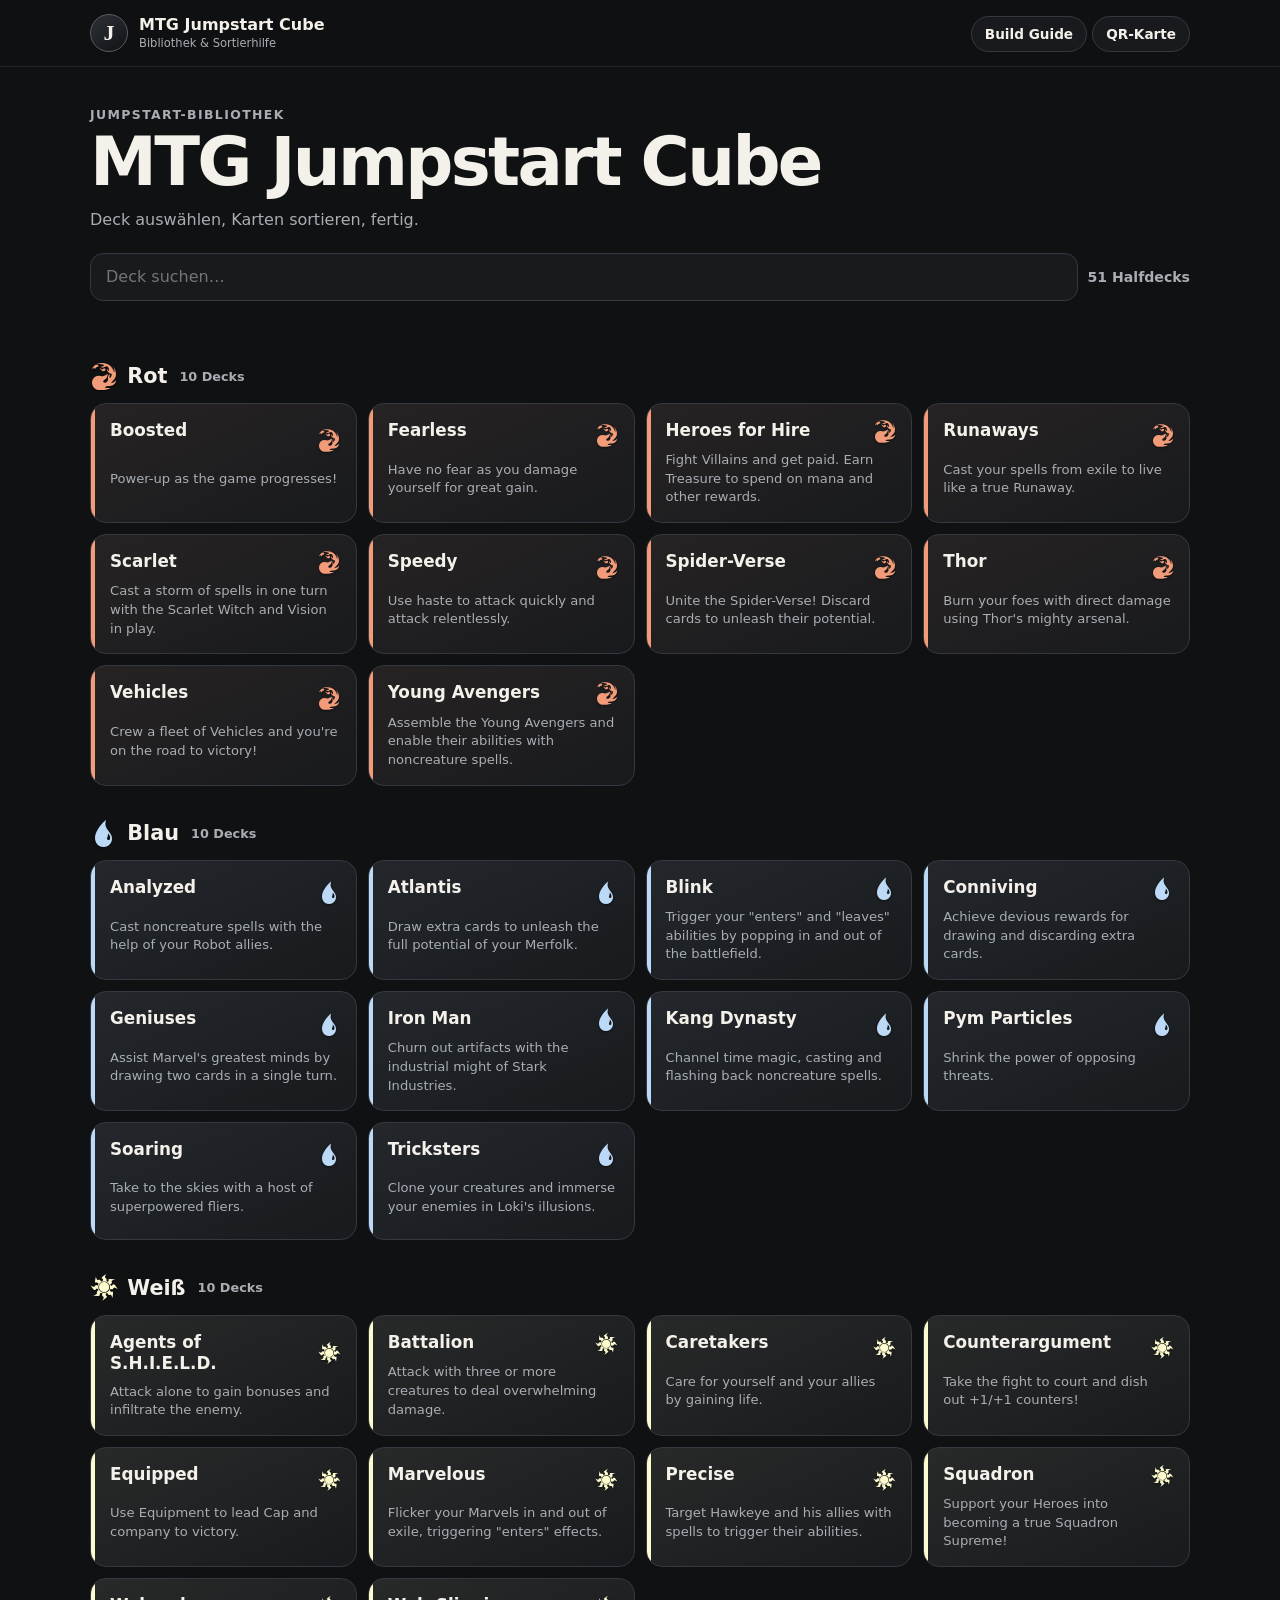
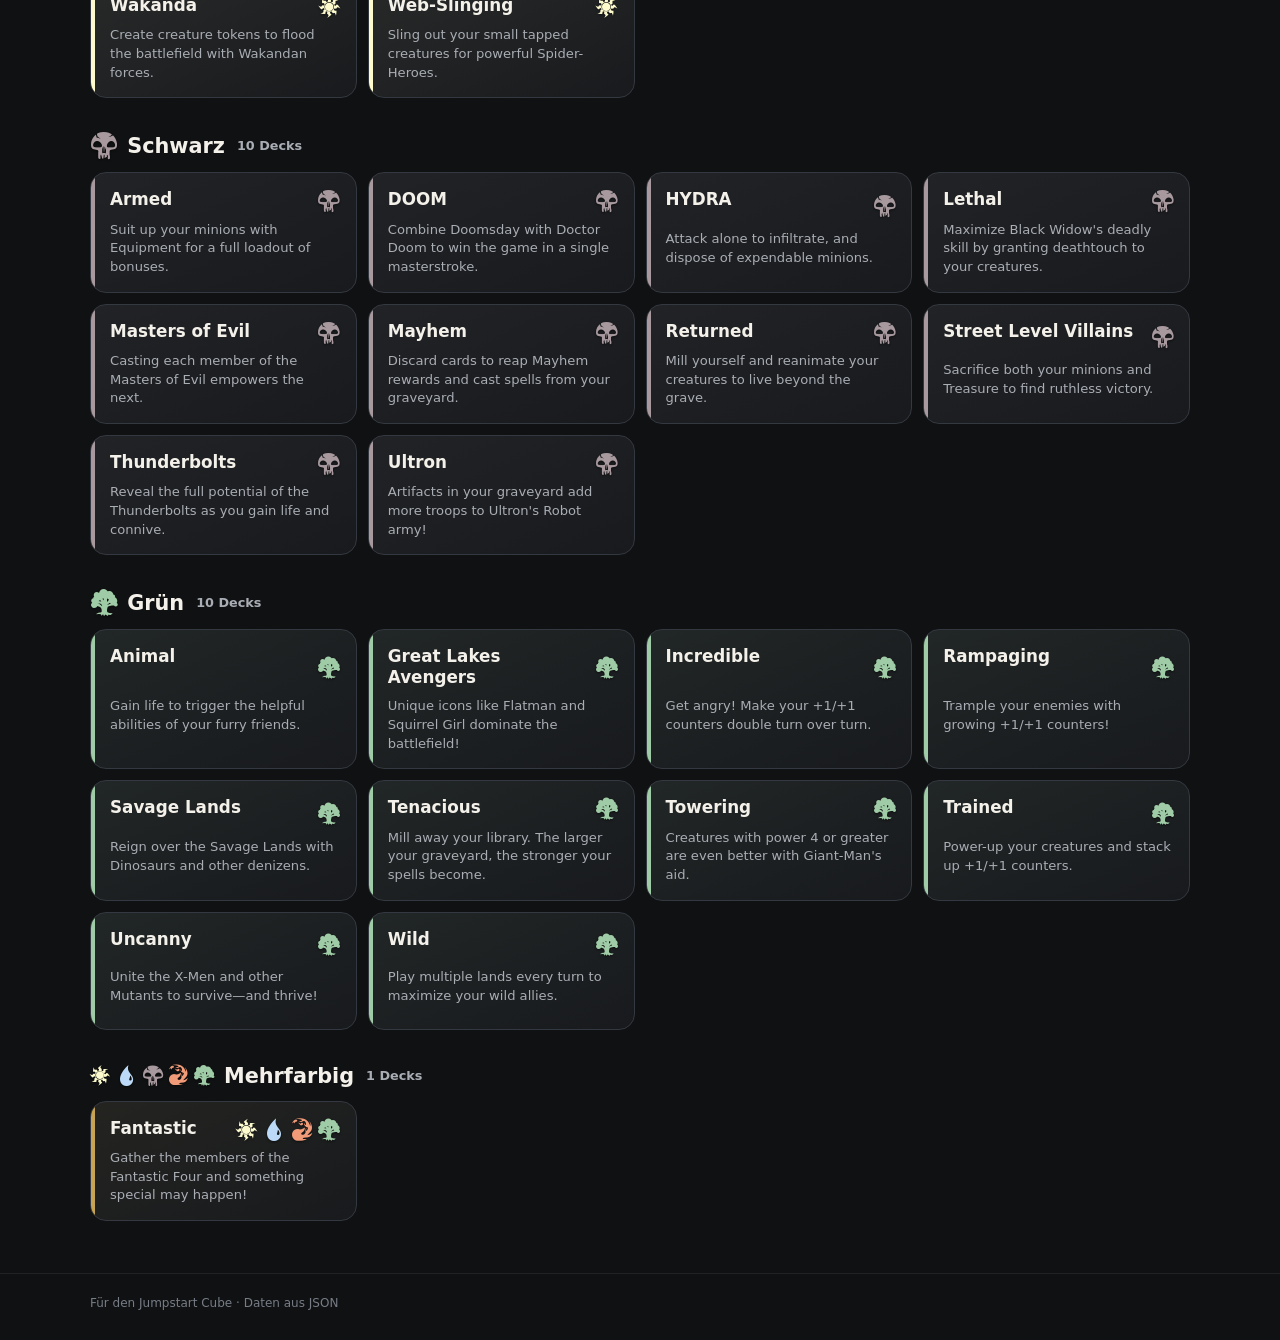
==== commit 5c8fc6d7: "Add build guide navigation" ====
--- a/index.html
+++ b/index.html
@@ -16,7 +16,10 @@
         <span class="brand-mark" aria-hidden="true">J</span>
         <span><strong>MTG Jumpstart Cube</strong><small>Bibliothek &amp; Sortierhilfe</small></span>
       </a>
-      <a class="proxy-link" href="proxy.html">QR-Karte</a>
+      <nav class="header-nav" aria-label="Seitennavigation">
+        <a class="proxy-link" href="build-guide.html">Build Guide</a>
+        <a class="proxy-link" href="proxy.html">QR-Karte</a>
+      </nav>
     </div>
   </header>
   <main id="app" class="shell" aria-live="polite"><div class="loading">Bibliothek wird geladen…</div></main>
--- a/styles.css
+++ b/styles.css
@@ -7,11 +7,11 @@
   --muted: #a9adb4;
   --line: #343840;
   --focus: #ffffff;
-  --r: #d85a42;
-  --u: #4596cf;
-  --w: #e7d8a8;
-  --b: #8b8293;
-  --g: #4f9b68;
+  --r: #f19b79;
+  --u: #bcdaf7;
+  --w: #fdfbce;
+  --b: #a7999e;
+  --g: #9fcba6;
   --m: #c6a453;
   --radius: 16px;
   font-family: Inter, ui-sans-serif, system-ui, -apple-system, BlinkMacSystemFont, "Segoe UI", sans-serif;
@@ -50,13 +50,26 @@
 .section-title { display: flex; align-items: center; gap: 10px; margin: 0 0 13px; font-size: 1.3rem; }
 .section-title .count { margin-left: 2px; color: var(--muted); font-size: .8rem; font-weight: 600; }
 .mana-row { display: inline-flex; gap: 5px; align-items: center; }
-.mana { --mana: var(--m); width: 27px; height: 27px; flex: 0 0 27px; display: inline-grid; place-items: center; border: 1px solid color-mix(in srgb, var(--mana) 70%, white 12%); border-radius: 50%; background: color-mix(in srgb, var(--mana) 24%, #111); color: #fff; font-size: .8rem; font-weight: 900; line-height: 1; box-shadow: inset 0 0 0 2px rgba(0,0,0,.22); }
-.mana-W { --mana: var(--w); color: #241f15; }
-.mana-U { --mana: var(--u); }
-.mana-B { --mana: var(--b); }
-.mana-R { --mana: var(--r); }
-.mana-G { --mana: var(--g); }
-.mana-M { --mana: var(--m); }
+.mana {
+  display: inline-block;
+  width: 1em;
+  height: 1em;
+  flex: 0 0 1em;
+  font-size: 1.55rem;
+  line-height: 1;
+  text-align: center;
+  filter: drop-shadow(0 1px 1px rgba(0,0,0,.55));
+}
+.mana-W { color: var(--w); }
+.mana-U { color: var(--u); }
+.mana-B { color: var(--b); }
+.mana-R { color: var(--r); }
+.mana-G { color: var(--g); }
+.mana-M { color: var(--m); }
+.section-title > .mana { font-size: 1.7rem; }
+.section-title > .mana-row .mana { font-size: 1.3rem; }
+.deck-card .mana { font-size: 1.4rem; }
+.detail-meta .mana { font-size: 1.45rem; }
 .deck-grid { display: grid; grid-template-columns: repeat(auto-fill, minmax(min(100%, 240px), 1fr)); gap: 11px; }
 .deck-card { position: relative; display: grid; grid-template-columns: 1fr auto; gap: 9px 12px; min-height: 118px; padding: 16px 16px 15px 19px; overflow: hidden; border: 1px solid var(--line); border-radius: var(--radius); background: linear-gradient(155deg, color-mix(in srgb, var(--accent) 7%, var(--panel)), var(--panel)); text-decoration: none; transition: transform .16s ease, border-color .16s ease, background .16s ease; }
 .deck-card::before { content: ""; position: absolute; inset: 0 auto 0 0; width: 4px; background: var(--accent); }
